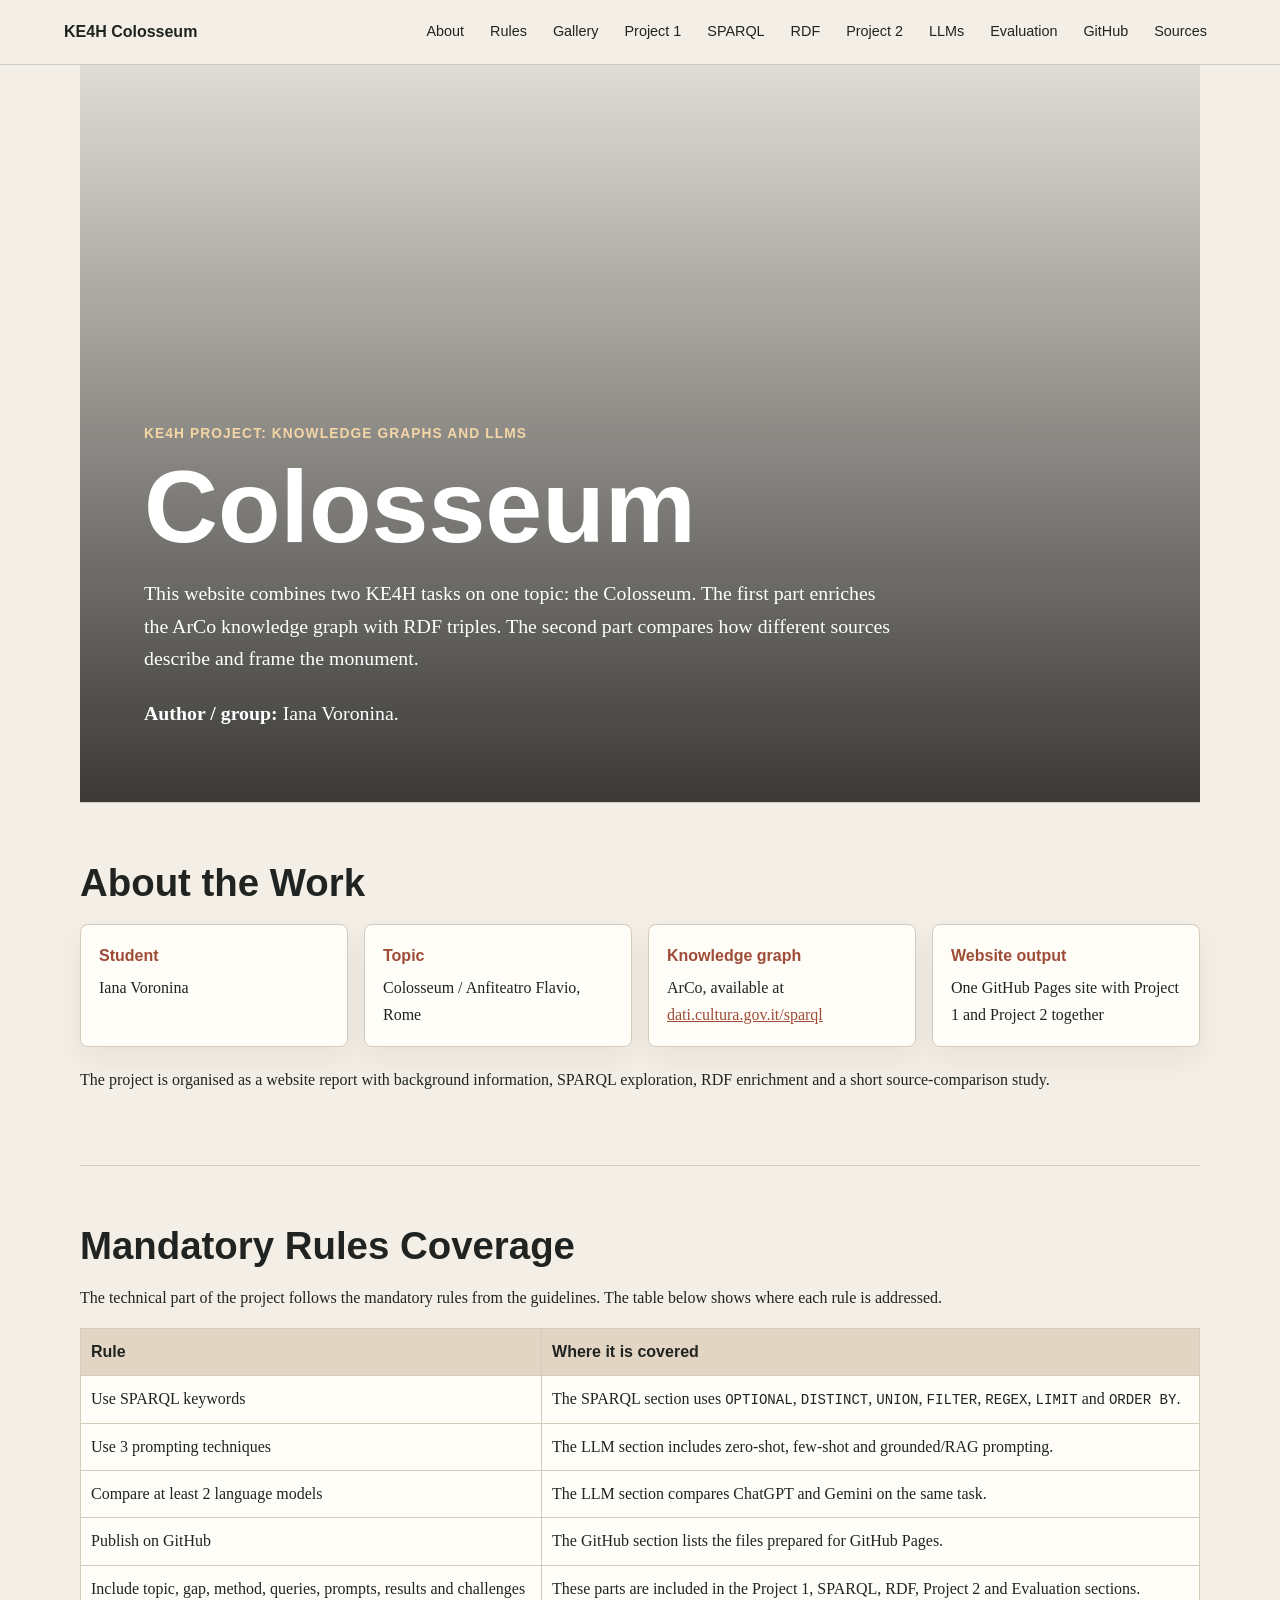
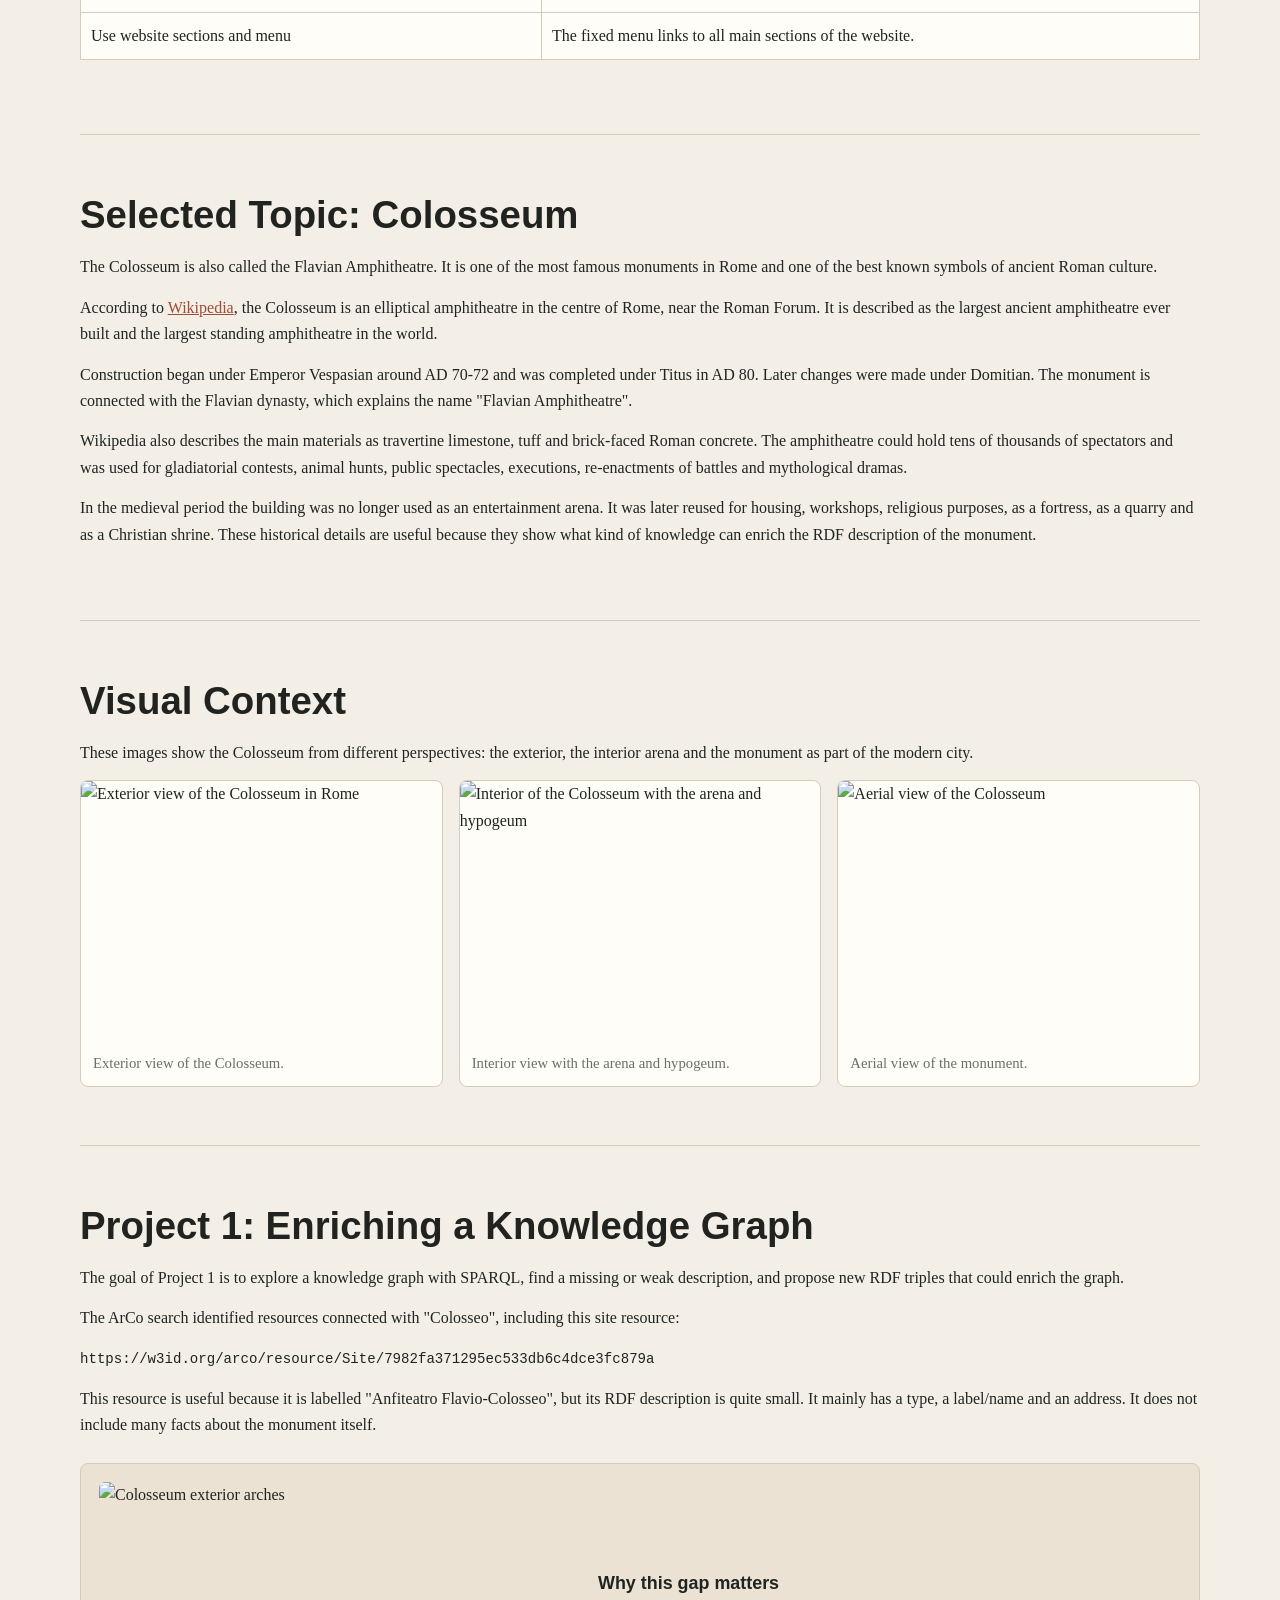
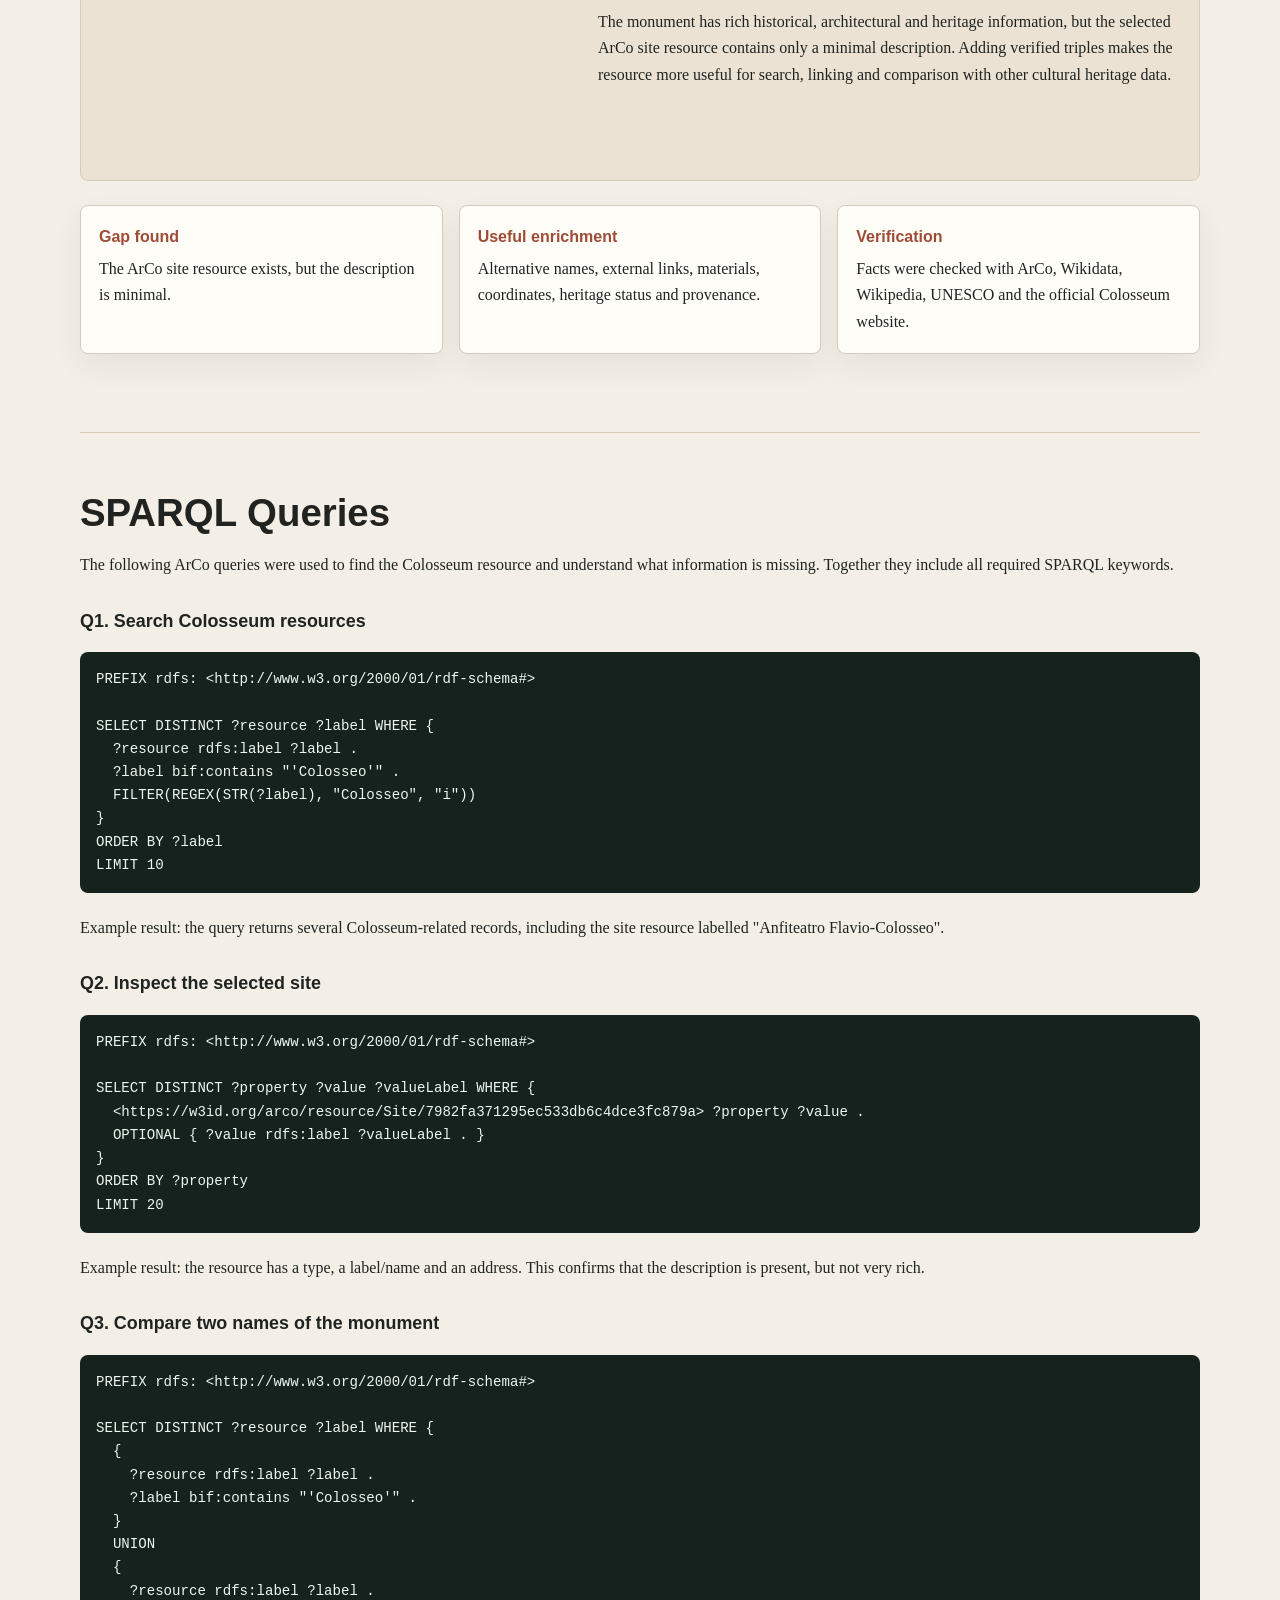
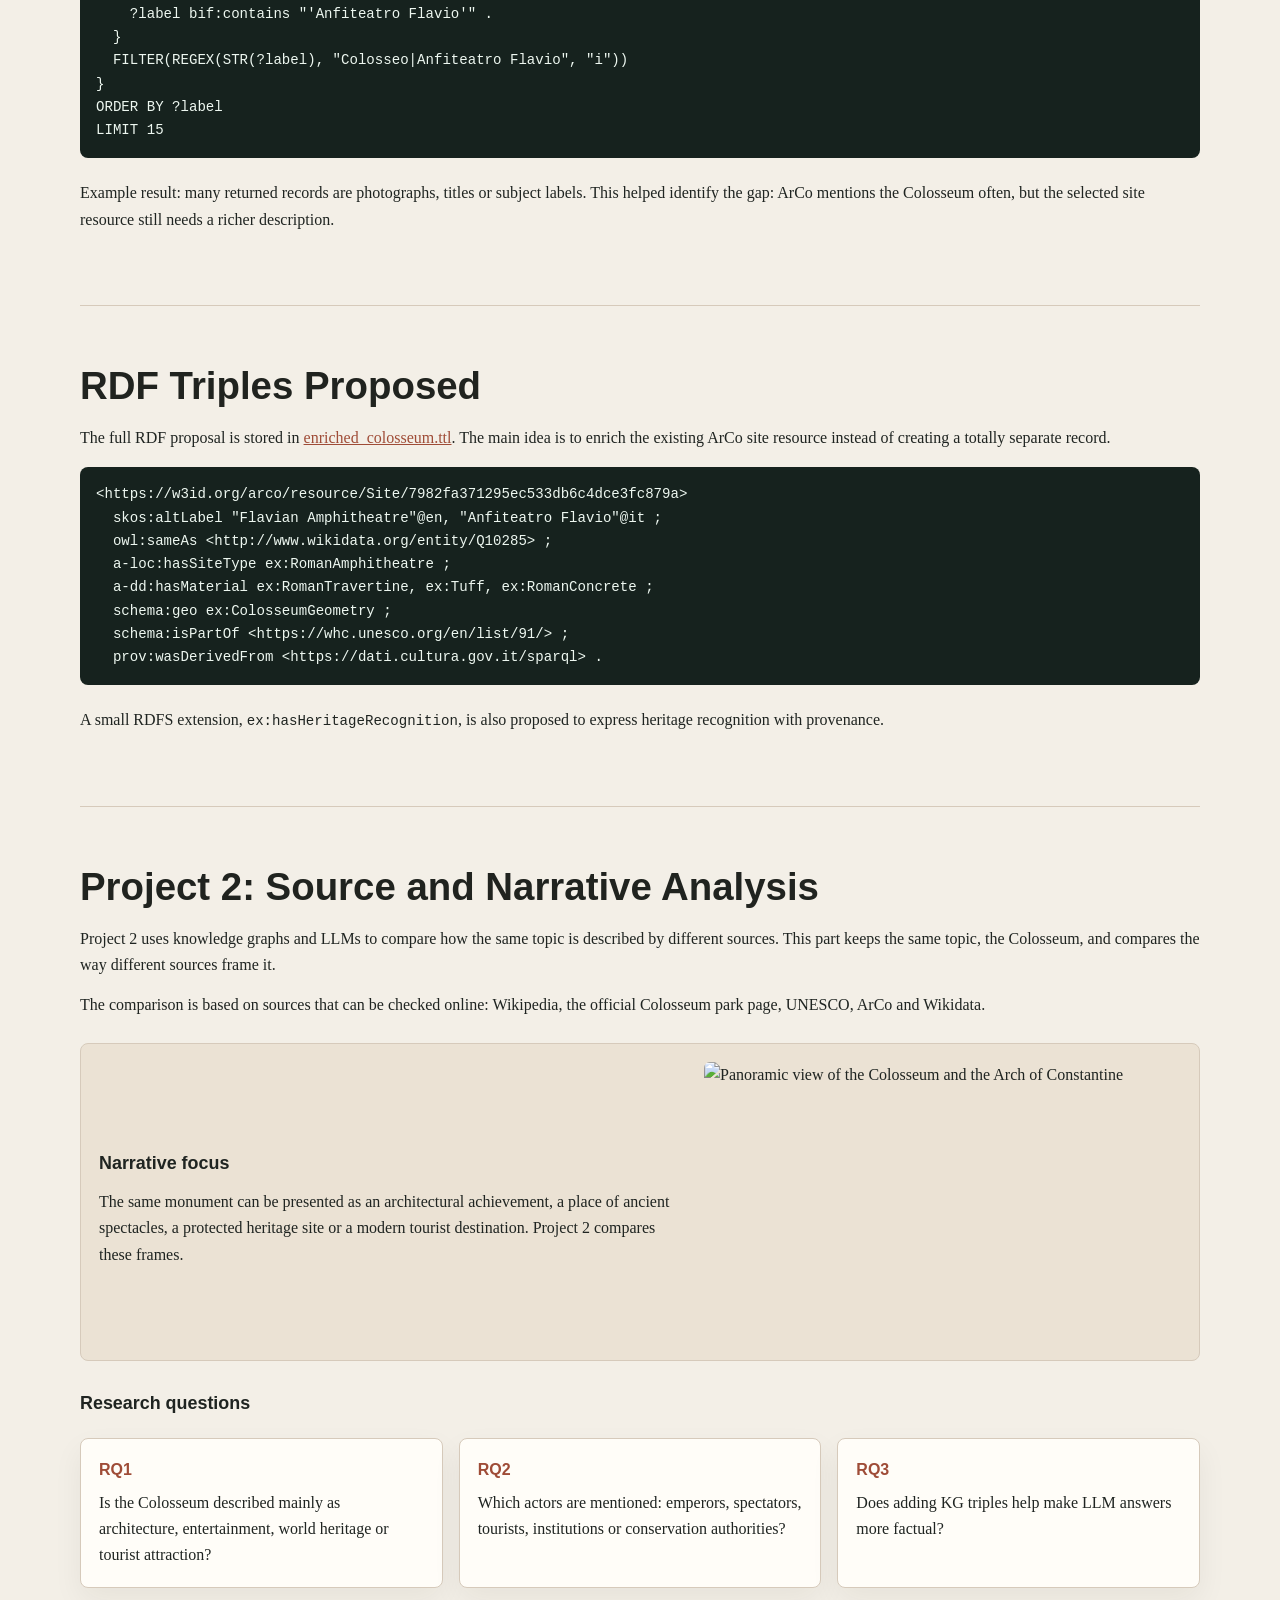
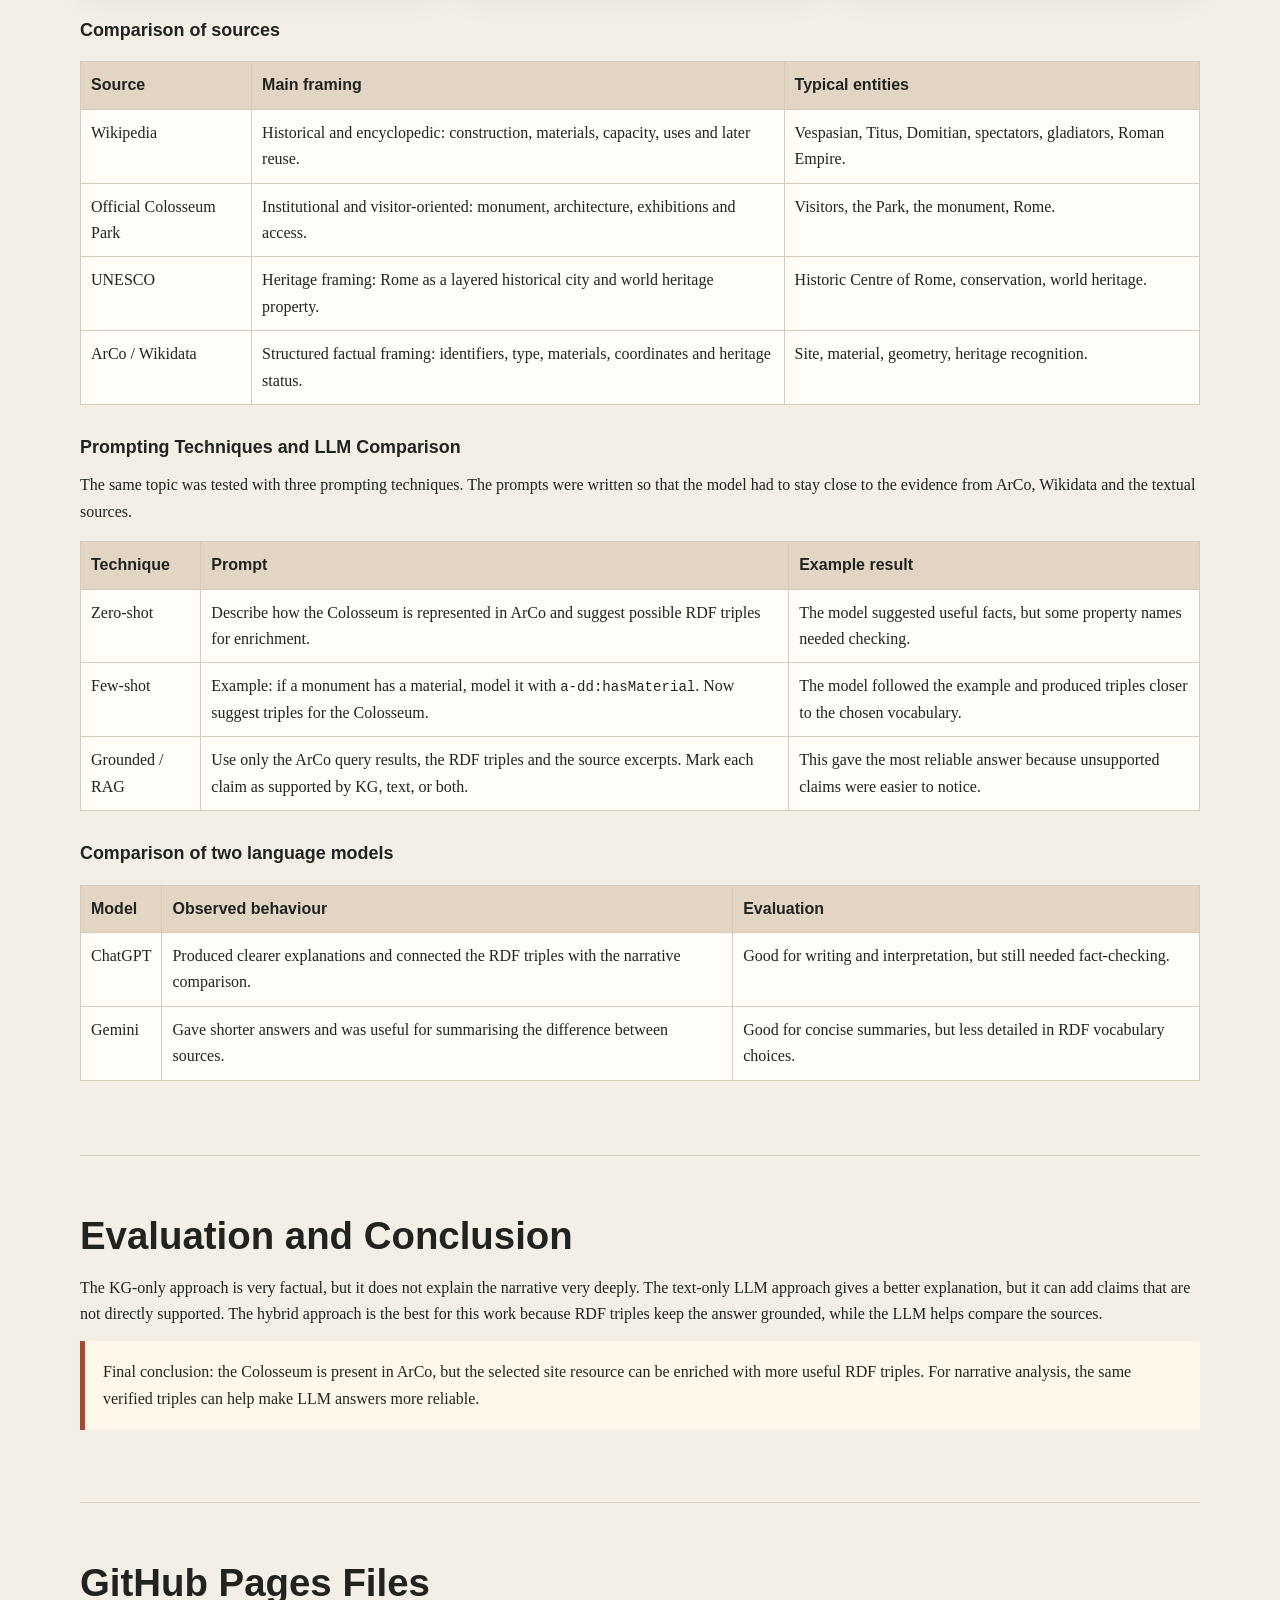
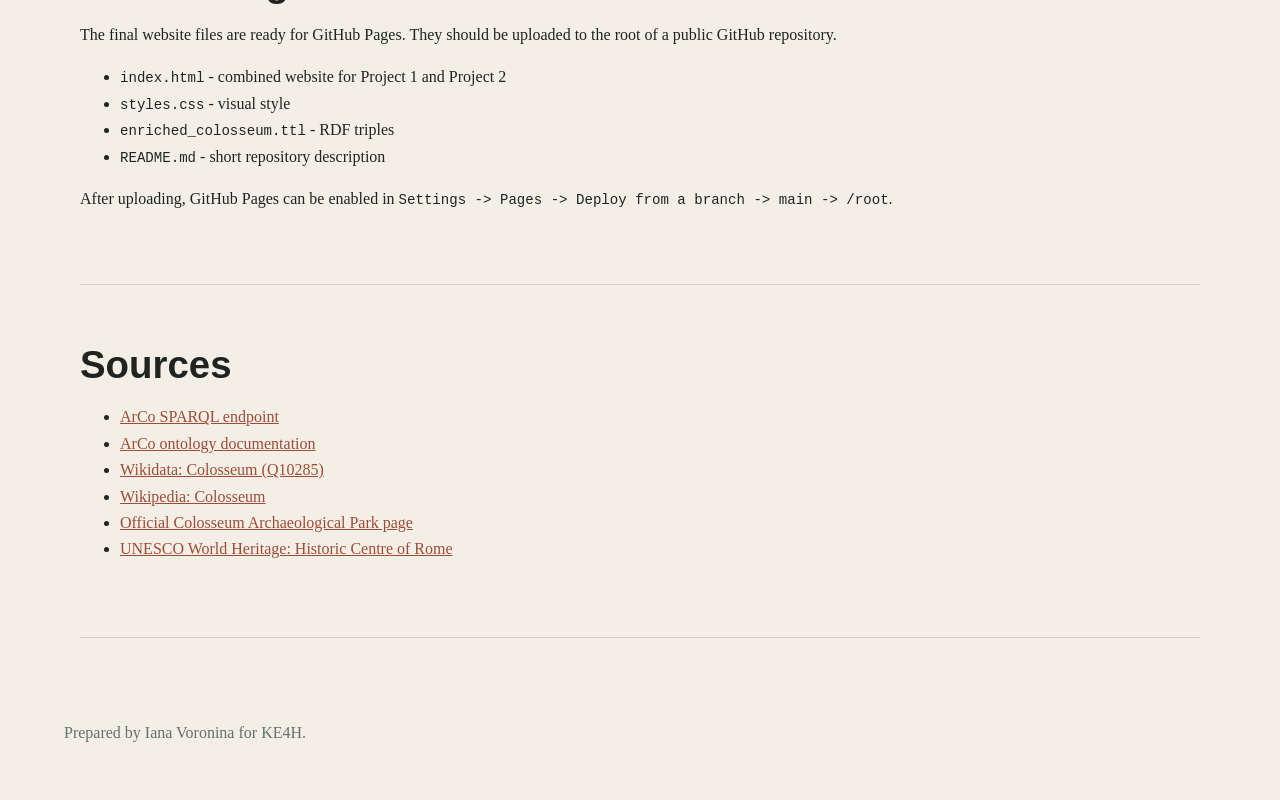
==== index.html @ c2b68a5e "Add files via upload" ====
<!doctype html>
<html lang="en">
<head>
  <meta charset="utf-8">
  <meta name="viewport" content="width=device-width, initial-scale=1">
  <title>KE4H Colosseum Project</title>
  <link rel="stylesheet" href="styles.css">
</head>
<body>
  <header class="topbar">
    <div class="brand">KE4H Colosseum</div>
    <nav class="menu">
      <a href="#about">About</a>
      <a href="#rules">Rules</a>
      <a href="#gallery">Gallery</a>
      <a href="#project1">Project 1</a>
      <a href="#sparql">SPARQL</a>
      <a href="#rdf">RDF</a>
      <a href="#project2">Project 2</a>
      <a href="#llms">LLMs</a>
      <a href="#evaluation">Evaluation</a>
      <a href="#github">GitHub</a>
      <a href="#sources">Sources</a>
    </nav>
  </header>

  <section class="hero">
    <div class="hero-inner">
      <p class="eyebrow">KE4H project: knowledge graphs and LLMs</p>
      <h1>Colosseum</h1>
      <p class="abstract">This website combines two KE4H tasks on one topic: the Colosseum. The first part enriches the ArCo knowledge graph with RDF triples. The second part compares how different sources describe and frame the monument.</p>
      <p class="abstract"><strong>Author / group:</strong> Iana Voronina.</p>
    </div>
  </section>

  <main>
    <section id="about">
      <h2>About the Work</h2>
      <div class="grid">
        <div class="card"><strong>Student</strong>Iana Voronina</div>
        <div class="card"><strong>Topic</strong>Colosseum / Anfiteatro Flavio, Rome</div>
        <div class="card"><strong>Knowledge graph</strong>ArCo, available at <a href="https://dati.cultura.gov.it/sparql">dati.cultura.gov.it/sparql</a></div>
        <div class="card"><strong>Website output</strong>One GitHub Pages site with Project 1 and Project 2 together</div>
      </div>
      <p>The project is organised as a website report with background information, SPARQL exploration, RDF enrichment and a short source-comparison study.</p>
    </section>

    <section id="rules">
      <h2>Mandatory Rules Coverage</h2>
      <p>The technical part of the project follows the mandatory rules from the guidelines. The table below shows where each rule is addressed.</p>
      <table>
        <thead>
          <tr><th>Rule</th><th>Where it is covered</th></tr>
        </thead>
        <tbody>
          <tr><td>Use SPARQL keywords</td><td>The SPARQL section uses <code>OPTIONAL</code>, <code>DISTINCT</code>, <code>UNION</code>, <code>FILTER</code>, <code>REGEX</code>, <code>LIMIT</code> and <code>ORDER BY</code>.</td></tr>
          <tr><td>Use 3 prompting techniques</td><td>The LLM section includes zero-shot, few-shot and grounded/RAG prompting.</td></tr>
          <tr><td>Compare at least 2 language models</td><td>The LLM section compares ChatGPT and Gemini on the same task.</td></tr>
          <tr><td>Publish on GitHub</td><td>The GitHub section lists the files prepared for GitHub Pages.</td></tr>
          <tr><td>Include topic, gap, method, queries, prompts, results and challenges</td><td>These parts are included in the Project 1, SPARQL, RDF, Project 2 and Evaluation sections.</td></tr>
          <tr><td>Use website sections and menu</td><td>The fixed menu links to all main sections of the website.</td></tr>
        </tbody>
      </table>
    </section>

    <section id="colosseum">
      <h2>Selected Topic: Colosseum</h2>
      <p>The Colosseum is also called the Flavian Amphitheatre. It is one of the most famous monuments in Rome and one of the best known symbols of ancient Roman culture.</p>
      <p>According to <a href="https://en.wikipedia.org/wiki/Colosseum">Wikipedia</a>, the Colosseum is an elliptical amphitheatre in the centre of Rome, near the Roman Forum. It is described as the largest ancient amphitheatre ever built and the largest standing amphitheatre in the world.</p>
      <p>Construction began under Emperor Vespasian around AD 70-72 and was completed under Titus in AD 80. Later changes were made under Domitian. The monument is connected with the Flavian dynasty, which explains the name "Flavian Amphitheatre".</p>
      <p>Wikipedia also describes the main materials as travertine limestone, tuff and brick-faced Roman concrete. The amphitheatre could hold tens of thousands of spectators and was used for gladiatorial contests, animal hunts, public spectacles, executions, re-enactments of battles and mythological dramas.</p>
      <p>In the medieval period the building was no longer used as an entertainment arena. It was later reused for housing, workshops, religious purposes, as a fortress, as a quarry and as a Christian shrine. These historical details are useful because they show what kind of knowledge can enrich the RDF description of the monument.</p>
    </section>

    <section id="gallery">
      <h2>Visual Context</h2>
      <p>These images show the Colosseum from different perspectives: the exterior, the interior arena and the monument as part of the modern city.</p>
      <div class="photo-grid">
        <figure>
          <img src="https://commons.wikimedia.org/wiki/Special:FilePath/Colosseo%202020.jpg" alt="Exterior view of the Colosseum in Rome">
          <figcaption>Exterior view of the Colosseum.</figcaption>
        </figure>
        <figure>
          <img src="https://upload.wikimedia.org/wikipedia/commons/thumb/6/6a/Colosseum%2C_Eastern_Interior.jpg/1280px-Colosseum%2C_Eastern_Interior.jpg" alt="Interior of the Colosseum with the arena and hypogeum">
          <figcaption>Interior view with the arena and hypogeum.</figcaption>
        </figure>
        <figure>
          <img src="https://upload.wikimedia.org/wikipedia/commons/thumb/2/20/Rom_Colosseum_Sept_2021_3.jpg/1280px-Rom_Colosseum_Sept_2021_3.jpg" alt="Aerial view of the Colosseum">
          <figcaption>Aerial view of the monument.</figcaption>
        </figure>
      </div>
    </section>

    <section id="project1">
      <h2>Project 1: Enriching a Knowledge Graph</h2>
      <p>The goal of Project 1 is to explore a knowledge graph with SPARQL, find a missing or weak description, and propose new RDF triples that could enrich the graph.</p>
      <p>The ArCo search identified resources connected with "Colosseo", including this site resource:</p>
      <p><code>https://w3id.org/arco/resource/Site/7982fa371295ec533db6c4dce3fc879a</code></p>
      <p>This resource is useful because it is labelled "Anfiteatro Flavio-Colosseo", but its RDF description is quite small. It mainly has a type, a label/name and an address. It does not include many facts about the monument itself.</p>
      <div class="image-text">
        <img src="https://upload.wikimedia.org/wikipedia/commons/thumb/d/d8/Colosseum_in_Rome-April_2007-1-_copie_2B.jpg/960px-Colosseum_in_Rome-April_2007-1-_copie_2B.jpg" alt="Colosseum exterior arches">
        <div>
          <h3>Why this gap matters</h3>
          <p>The monument has rich historical, architectural and heritage information, but the selected ArCo site resource contains only a minimal description. Adding verified triples makes the resource more useful for search, linking and comparison with other cultural heritage data.</p>
        </div>
      </div>
      <div class="grid">
        <div class="card"><strong>Gap found</strong>The ArCo site resource exists, but the description is minimal.</div>
        <div class="card"><strong>Useful enrichment</strong>Alternative names, external links, materials, coordinates, heritage status and provenance.</div>
        <div class="card"><strong>Verification</strong>Facts were checked with ArCo, Wikidata, Wikipedia, UNESCO and the official Colosseum website.</div>
      </div>
    </section>

    <section id="sparql">
      <h2>SPARQL Queries</h2>
      <p>The following ArCo queries were used to find the Colosseum resource and understand what information is missing. Together they include all required SPARQL keywords.</p>

      <h3>Q1. Search Colosseum resources</h3>
      <div class="result"><pre><code>PREFIX rdfs: &lt;http://www.w3.org/2000/01/rdf-schema#&gt;

SELECT DISTINCT ?resource ?label WHERE {
  ?resource rdfs:label ?label .
  ?label bif:contains "'Colosseo'" .
  FILTER(REGEX(STR(?label), "Colosseo", "i"))
}
ORDER BY ?label
LIMIT 10</code></pre></div>
      <p>Example result: the query returns several Colosseum-related records, including the site resource labelled "Anfiteatro Flavio-Colosseo".</p>

      <h3>Q2. Inspect the selected site</h3>
      <div class="result"><pre><code>PREFIX rdfs: &lt;http://www.w3.org/2000/01/rdf-schema#&gt;

SELECT DISTINCT ?property ?value ?valueLabel WHERE {
  &lt;https://w3id.org/arco/resource/Site/7982fa371295ec533db6c4dce3fc879a&gt; ?property ?value .
  OPTIONAL { ?value rdfs:label ?valueLabel . }
}
ORDER BY ?property
LIMIT 20</code></pre></div>
      <p>Example result: the resource has a type, a label/name and an address. This confirms that the description is present, but not very rich.</p>

      <h3>Q3. Compare two names of the monument</h3>
      <div class="result"><pre><code>PREFIX rdfs: &lt;http://www.w3.org/2000/01/rdf-schema#&gt;

SELECT DISTINCT ?resource ?label WHERE {
  {
    ?resource rdfs:label ?label .
    ?label bif:contains "'Colosseo'" .
  }
  UNION
  {
    ?resource rdfs:label ?label .
    ?label bif:contains "'Anfiteatro Flavio'" .
  }
  FILTER(REGEX(STR(?label), "Colosseo|Anfiteatro Flavio", "i"))
}
ORDER BY ?label
LIMIT 15</code></pre></div>
      <p>Example result: many returned records are photographs, titles or subject labels. This helped identify the gap: ArCo mentions the Colosseum often, but the selected site resource still needs a richer description.</p>
    </section>

    <section id="rdf">
      <h2>RDF Triples Proposed</h2>
      <p>The full RDF proposal is stored in <a href="enriched_colosseum.ttl">enriched_colosseum.ttl</a>. The main idea is to enrich the existing ArCo site resource instead of creating a totally separate record.</p>
      <div class="result"><pre><code>&lt;https://w3id.org/arco/resource/Site/7982fa371295ec533db6c4dce3fc879a&gt;
  skos:altLabel "Flavian Amphitheatre"@en, "Anfiteatro Flavio"@it ;
  owl:sameAs &lt;http://www.wikidata.org/entity/Q10285&gt; ;
  a-loc:hasSiteType ex:RomanAmphitheatre ;
  a-dd:hasMaterial ex:RomanTravertine, ex:Tuff, ex:RomanConcrete ;
  schema:geo ex:ColosseumGeometry ;
  schema:isPartOf &lt;https://whc.unesco.org/en/list/91/&gt; ;
  prov:wasDerivedFrom &lt;https://dati.cultura.gov.it/sparql&gt; .</code></pre></div>
      <p>A small RDFS extension, <code>ex:hasHeritageRecognition</code>, is also proposed to express heritage recognition with provenance.</p>
    </section>

    <section id="project2">
      <h2>Project 2: Source and Narrative Analysis</h2>
      <p>Project 2 uses knowledge graphs and LLMs to compare how the same topic is described by different sources. This part keeps the same topic, the Colosseum, and compares the way different sources frame it.</p>
      <p>The comparison is based on sources that can be checked online: Wikipedia, the official Colosseum park page, UNESCO, ArCo and Wikidata.</p>
      <div class="image-text reverse">
        <img src="https://upload.wikimedia.org/wikipedia/commons/thumb/7/72/Colosseum_and_Arch_of_Constantine_seen_from_Palatine.jpg/960px-Colosseum_and_Arch_of_Constantine_seen_from_Palatine.jpg" alt="Panoramic view of the Colosseum and the Arch of Constantine">
        <div>
          <h3>Narrative focus</h3>
          <p>The same monument can be presented as an architectural achievement, a place of ancient spectacles, a protected heritage site or a modern tourist destination. Project 2 compares these frames.</p>
        </div>
      </div>

      <h3>Research questions</h3>
      <div class="grid">
        <div class="card"><strong>RQ1</strong>Is the Colosseum described mainly as architecture, entertainment, world heritage or tourist attraction?</div>
        <div class="card"><strong>RQ2</strong>Which actors are mentioned: emperors, spectators, tourists, institutions or conservation authorities?</div>
        <div class="card"><strong>RQ3</strong>Does adding KG triples help make LLM answers more factual?</div>
      </div>

      <h3>Comparison of sources</h3>
      <table>
        <thead>
          <tr><th>Source</th><th>Main framing</th><th>Typical entities</th></tr>
        </thead>
        <tbody>
          <tr><td>Wikipedia</td><td>Historical and encyclopedic: construction, materials, capacity, uses and later reuse.</td><td>Vespasian, Titus, Domitian, spectators, gladiators, Roman Empire.</td></tr>
          <tr><td>Official Colosseum Park</td><td>Institutional and visitor-oriented: monument, architecture, exhibitions and access.</td><td>Visitors, the Park, the monument, Rome.</td></tr>
          <tr><td>UNESCO</td><td>Heritage framing: Rome as a layered historical city and world heritage property.</td><td>Historic Centre of Rome, conservation, world heritage.</td></tr>
          <tr><td>ArCo / Wikidata</td><td>Structured factual framing: identifiers, type, materials, coordinates and heritage status.</td><td>Site, material, geometry, heritage recognition.</td></tr>
        </tbody>
      </table>

      <h3 id="llms">Prompting Techniques and LLM Comparison</h3>
      <p>The same topic was tested with three prompting techniques. The prompts were written so that the model had to stay close to the evidence from ArCo, Wikidata and the textual sources.</p>
      <table>
        <thead>
          <tr><th>Technique</th><th>Prompt</th><th>Example result</th></tr>
        </thead>
        <tbody>
          <tr><td>Zero-shot</td><td>Describe how the Colosseum is represented in ArCo and suggest possible RDF triples for enrichment.</td><td>The model suggested useful facts, but some property names needed checking.</td></tr>
          <tr><td>Few-shot</td><td>Example: if a monument has a material, model it with <code>a-dd:hasMaterial</code>. Now suggest triples for the Colosseum.</td><td>The model followed the example and produced triples closer to the chosen vocabulary.</td></tr>
          <tr><td>Grounded / RAG</td><td>Use only the ArCo query results, the RDF triples and the source excerpts. Mark each claim as supported by KG, text, or both.</td><td>This gave the most reliable answer because unsupported claims were easier to notice.</td></tr>
        </tbody>
      </table>

      <h3>Comparison of two language models</h3>
      <table>
        <thead>
          <tr><th>Model</th><th>Observed behaviour</th><th>Evaluation</th></tr>
        </thead>
        <tbody>
          <tr><td>ChatGPT</td><td>Produced clearer explanations and connected the RDF triples with the narrative comparison.</td><td>Good for writing and interpretation, but still needed fact-checking.</td></tr>
          <tr><td>Gemini</td><td>Gave shorter answers and was useful for summarising the difference between sources.</td><td>Good for concise summaries, but less detailed in RDF vocabulary choices.</td></tr>
        </tbody>
      </table>
    </section>

    <section id="evaluation">
      <h2>Evaluation and Conclusion</h2>
      <p>The KG-only approach is very factual, but it does not explain the narrative very deeply. The text-only LLM approach gives a better explanation, but it can add claims that are not directly supported. The hybrid approach is the best for this work because RDF triples keep the answer grounded, while the LLM helps compare the sources.</p>
      <p class="callout">Final conclusion: the Colosseum is present in ArCo, but the selected site resource can be enriched with more useful RDF triples. For narrative analysis, the same verified triples can help make LLM answers more reliable.</p>
    </section>

    <section id="github">
      <h2>GitHub Pages Files</h2>
      <p>The final website files are ready for GitHub Pages. They should be uploaded to the root of a public GitHub repository.</p>
      <ul>
        <li><code>index.html</code> - combined website for Project 1 and Project 2</li>
        <li><code>styles.css</code> - visual style</li>
        <li><code>enriched_colosseum.ttl</code> - RDF triples</li>
        <li><code>README.md</code> - short repository description</li>
      </ul>
      <p>After uploading, GitHub Pages can be enabled in <code>Settings -> Pages -> Deploy from a branch -> main -> /root</code>.</p>
    </section>

    <section id="sources">
      <h2>Sources</h2>
      <ul>
        <li><a href="https://dati.cultura.gov.it/sparql">ArCo SPARQL endpoint</a></li>
        <li><a href="http://wit.istc.cnr.it/arco/">ArCo ontology documentation</a></li>
        <li><a href="https://www.wikidata.org/wiki/Q10285">Wikidata: Colosseum (Q10285)</a></li>
        <li><a href="https://en.wikipedia.org/wiki/Colosseum">Wikipedia: Colosseum</a></li>
        <li><a href="https://colosseo.it/en/area/the-colosseum/">Official Colosseum Archaeological Park page</a></li>
        <li><a href="https://whc.unesco.org/en/list/91/">UNESCO World Heritage: Historic Centre of Rome</a></li>
      </ul>
    </section>
  </main>

  <footer class="footer">
    <p>Prepared by Iana Voronina for KE4H.</p>
  </footer>
</body>
</html>
---- styles.css ----
:root {
  --ink: #1f2421;
  --muted: #66706a;
  --paper: #f3efe7;
  --panel: #fffdf8;
  --line: #d6cabb;
  --clay: #9f4c37;
  --stone: #d8c6ad;
  --dark: #20231f;
  --code: #16221e;
}

* {
  box-sizing: border-box;
}

html {
  scroll-behavior: smooth;
}

body {
  margin: 0;
  color: var(--ink);
  background: var(--paper);
  font-family: Georgia, "Times New Roman", serif;
  line-height: 1.65;
}

a {
  color: var(--clay);
}

.topbar {
  position: sticky;
  top: 0;
  z-index: 20;
  display: flex;
  align-items: center;
  justify-content: space-between;
  gap: 18px;
  padding: 14px 5vw;
  border-bottom: 1px solid rgba(31, 36, 33, 0.18);
  background: rgba(243, 239, 231, 0.96);
  backdrop-filter: blur(14px);
}

.brand {
  font-family: "Segoe UI", Arial, sans-serif;
  font-weight: 800;
}

.menu {
  display: flex;
  flex-wrap: wrap;
  gap: 8px;
  font-family: "Segoe UI", Arial, sans-serif;
  font-size: 0.9rem;
}

.menu a {
  padding: 6px 9px;
  border-radius: 6px;
  color: var(--ink);
  text-decoration: none;
}

.menu a:hover {
  background: var(--stone);
}

.hero {
  min-height: 82vh;
  display: grid;
  align-items: end;
  padding: 16vh 5vw 8vh;
  color: #fff;
  background:
    linear-gradient(180deg, rgba(0, 0, 0, 0.08), rgba(0, 0, 0, 0.76)),
    url("https://commons.wikimedia.org/wiki/Special:FilePath/Colosseo%202020.jpg") center / cover;
}

.hero-inner {
  max-width: 930px;
}

.eyebrow {
  margin: 0 0 12px;
  color: #f4d6a6;
  font-family: "Segoe UI", Arial, sans-serif;
  font-size: 0.86rem;
  font-weight: 700;
  letter-spacing: 0.08em;
  text-transform: uppercase;
}

h1,
h2,
h3 {
  font-family: "Segoe UI", Arial, sans-serif;
  letter-spacing: 0;
}

h1 {
  max-width: 850px;
  margin: 0;
  font-size: clamp(3rem, 8vw, 6.4rem);
  line-height: 0.95;
}

.abstract {
  max-width: 760px;
  margin: 22px 0 0;
  font-size: clamp(1rem, 2vw, 1.24rem);
}

main {
  padding: 0 5vw 58px;
}

section {
  max-width: 1120px;
  margin: 0 auto;
  padding: 58px 0;
  border-bottom: 1px solid var(--line);
}

h2 {
  margin: 0 0 18px;
  color: var(--dark);
  font-size: clamp(1.8rem, 3vw, 2.55rem);
  line-height: 1.12;
}

h3 {
  margin: 28px 0 10px;
  font-size: 1.12rem;
}

p {
  margin: 0 0 14px;
}

.grid {
  display: grid;
  grid-template-columns: repeat(auto-fit, minmax(230px, 1fr));
  gap: 16px;
  margin: 20px 0;
}

.card {
  padding: 18px;
  border: 1px solid var(--line);
  border-radius: 8px;
  background: var(--panel);
  box-shadow: 0 12px 30px rgba(35, 31, 25, 0.06);
}

.card strong {
  display: block;
  margin-bottom: 6px;
  color: var(--clay);
  font-family: "Segoe UI", Arial, sans-serif;
}

.photo-grid {
  display: grid;
  grid-template-columns: repeat(3, 1fr);
  gap: 16px;
}

figure {
  margin: 0;
  overflow: hidden;
  border: 1px solid var(--line);
  border-radius: 8px;
  background: var(--panel);
}

figure img,
.image-text img {
  width: 100%;
  display: block;
  object-fit: cover;
}

figure img {
  height: 260px;
}

figcaption {
  padding: 10px 12px;
  color: var(--muted);
  font-size: 0.92rem;
}

.image-text {
  display: grid;
  grid-template-columns: minmax(260px, 0.9fr) 1.1fr;
  gap: 22px;
  align-items: center;
  margin: 24px 0;
  padding: 18px;
  border: 1px solid var(--line);
  border-radius: 8px;
  background: #ebe2d4;
}

.image-text.reverse {
  grid-template-columns: 1.1fr minmax(260px, 0.9fr);
}

.image-text.reverse img {
  order: 2;
}

.image-text img {
  height: 280px;
  border-radius: 6px;
}

.result {
  overflow: auto;
  margin: 16px 0 22px;
  padding: 16px;
  border-radius: 8px;
  background: var(--code);
  color: #edf7f0;
}

pre {
  overflow: auto;
  margin: 0;
  white-space: pre;
}

code {
  font-family: "Cascadia Mono", Consolas, monospace;
  font-size: 0.88rem;
}

table {
  width: 100%;
  border-collapse: collapse;
  margin: 16px 0;
  background: var(--panel);
}

th,
td {
  padding: 10px;
  border: 1px solid var(--line);
  text-align: left;
  vertical-align: top;
}

th {
  background: #e2d5c3;
  font-family: "Segoe UI", Arial, sans-serif;
}

.callout {
  padding: 18px;
  border-left: 5px solid var(--clay);
  background: #fff7e9;
}

.footer {
  padding: 24px 5vw 40px;
  color: var(--muted);
}

@media (max-width: 860px) {
  .topbar {
    align-items: flex-start;
    flex-direction: column;
  }

  .photo-grid,
  .image-text,
  .image-text.reverse {
    grid-template-columns: 1fr;
  }

  .image-text.reverse img {
    order: 0;
  }
}

@media (max-width: 620px) {
  .hero {
    min-height: 74vh;
    padding-top: 12vh;
  }

  section {
    padding: 42px 0;
  }

  figure img,
  .image-text img {
    height: 220px;
  }
}
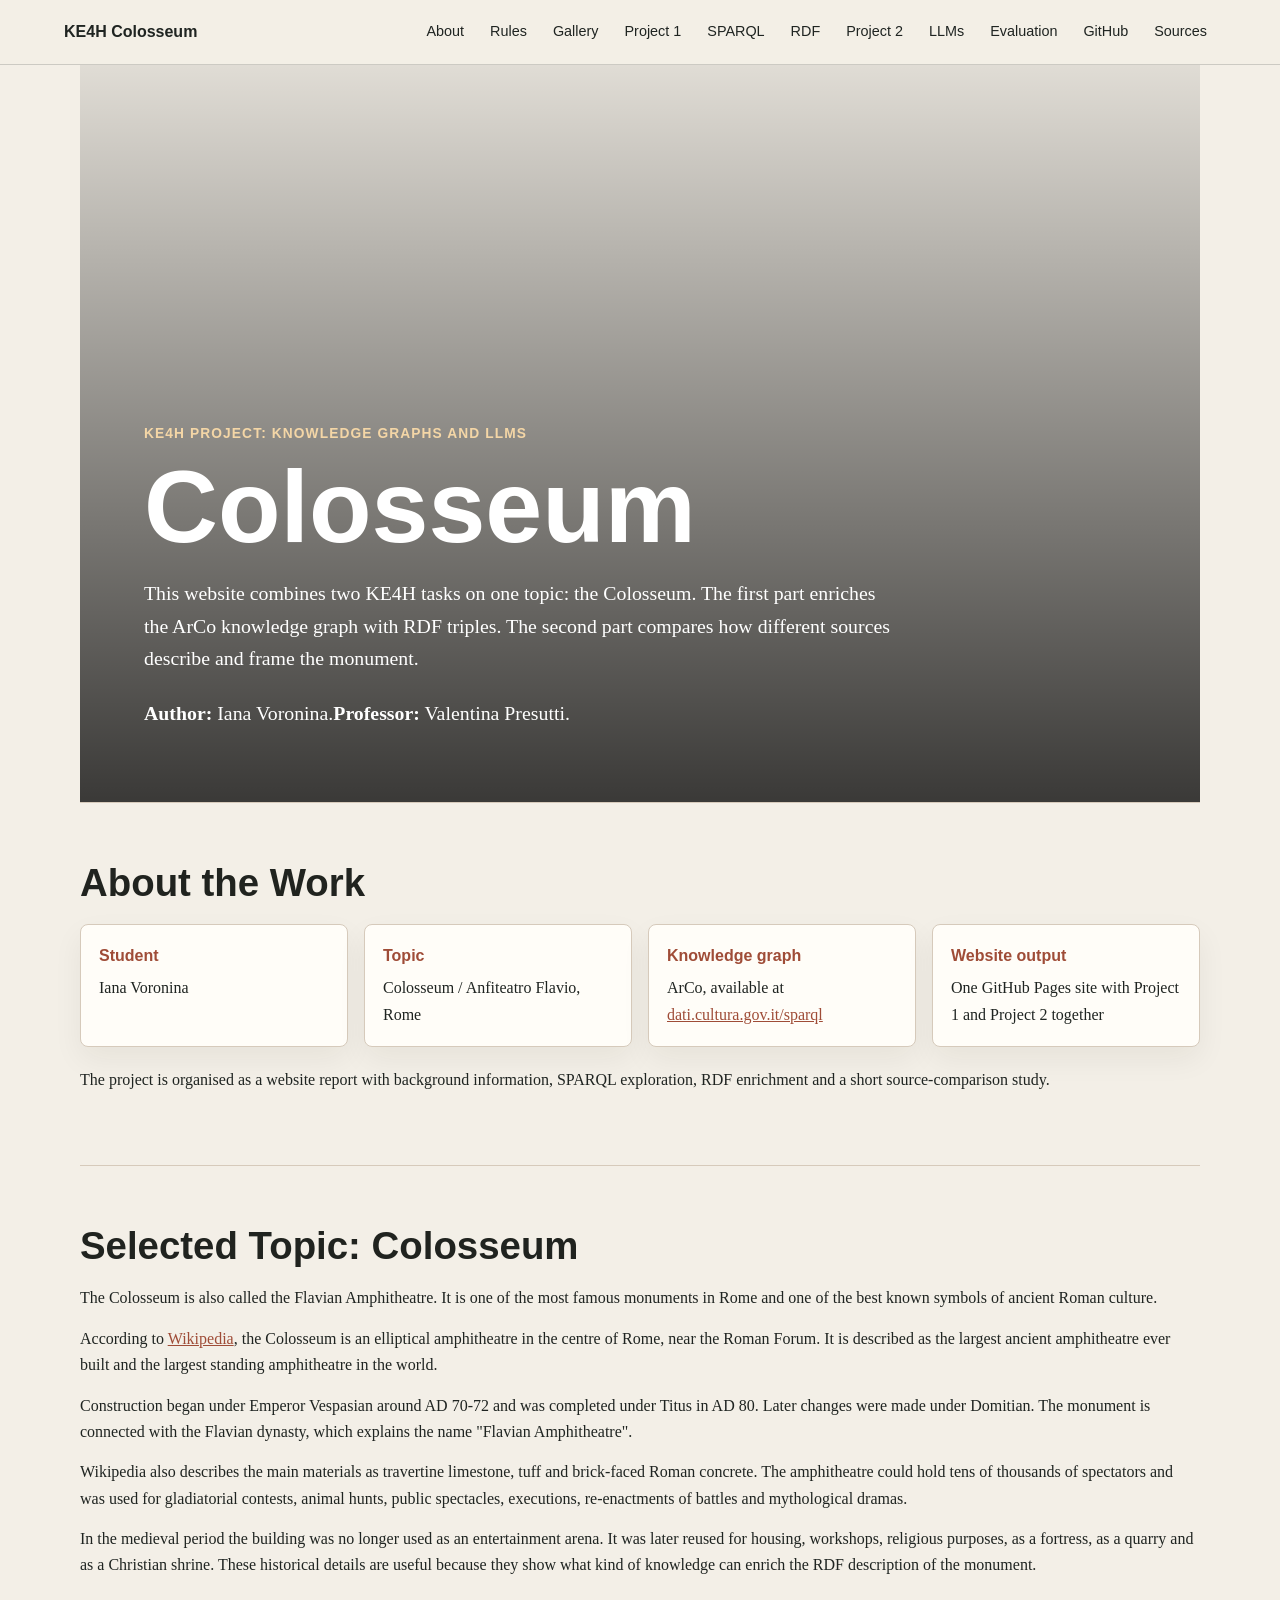
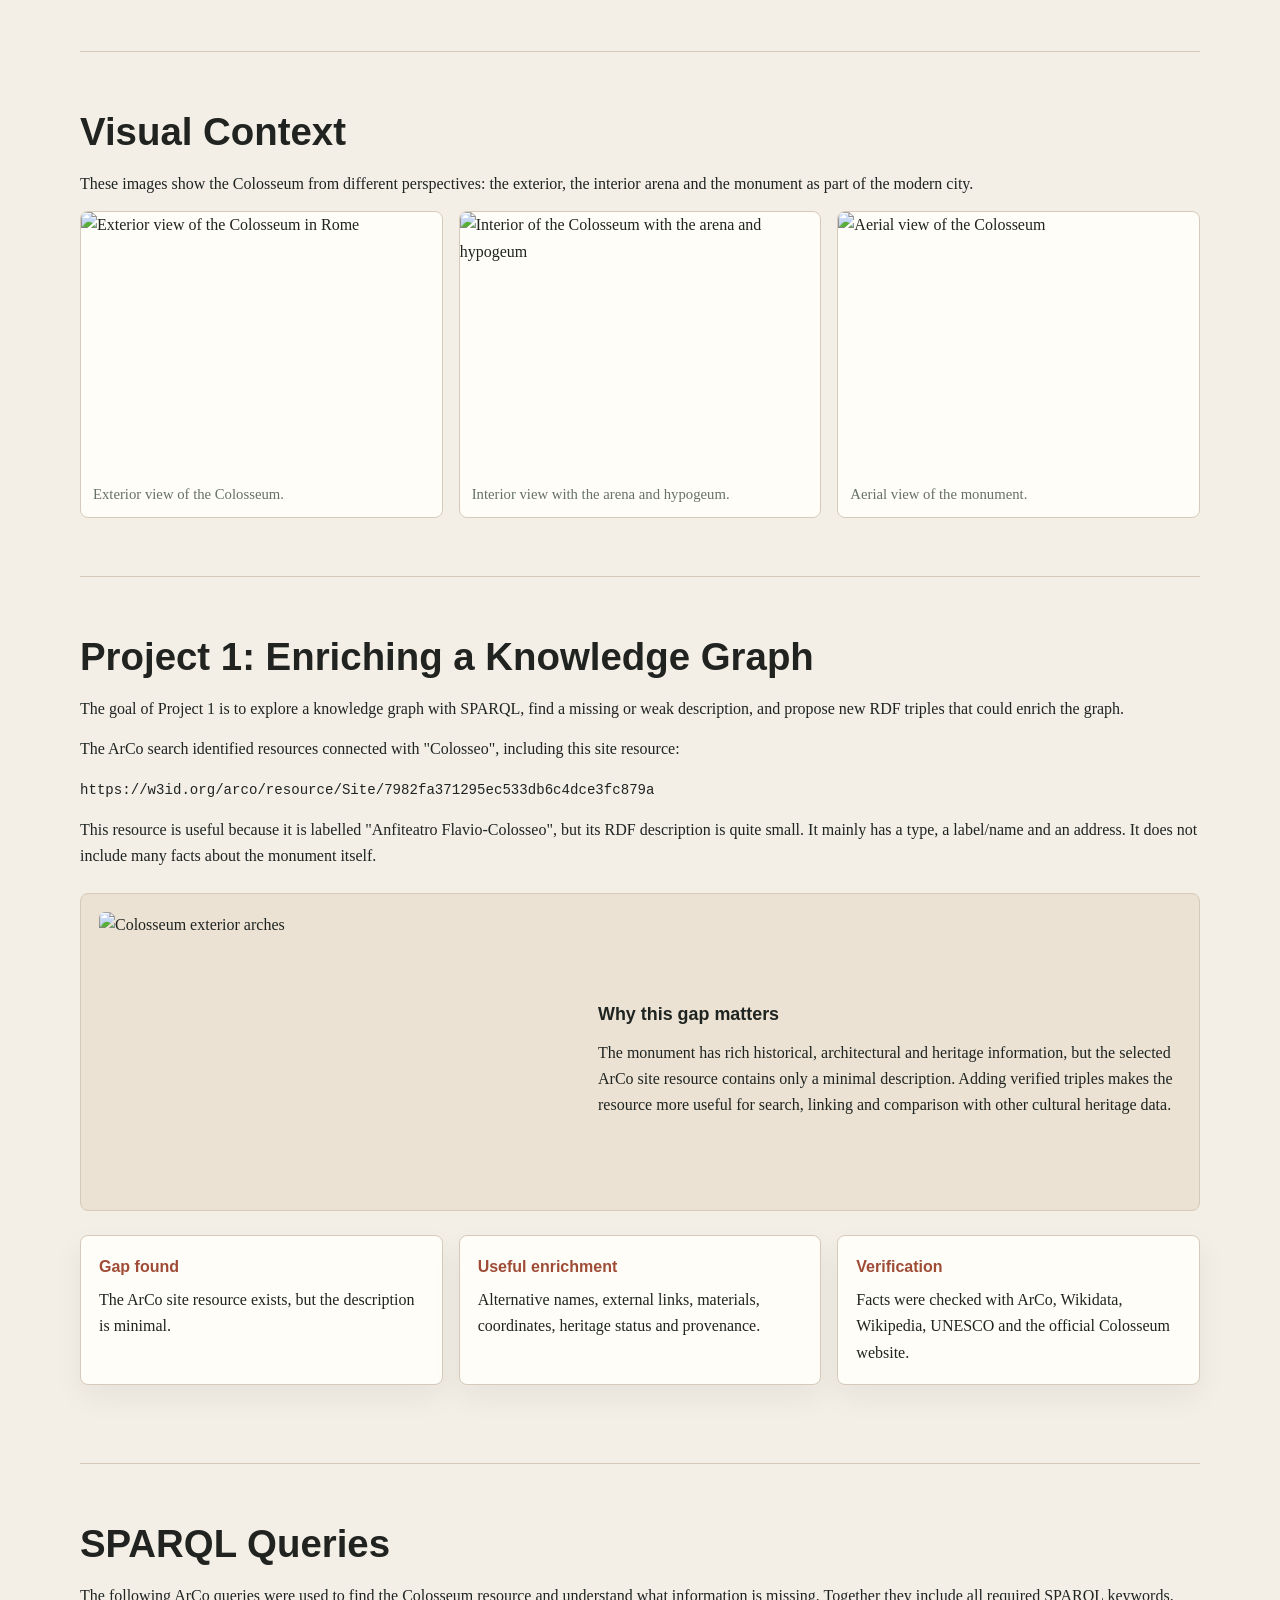
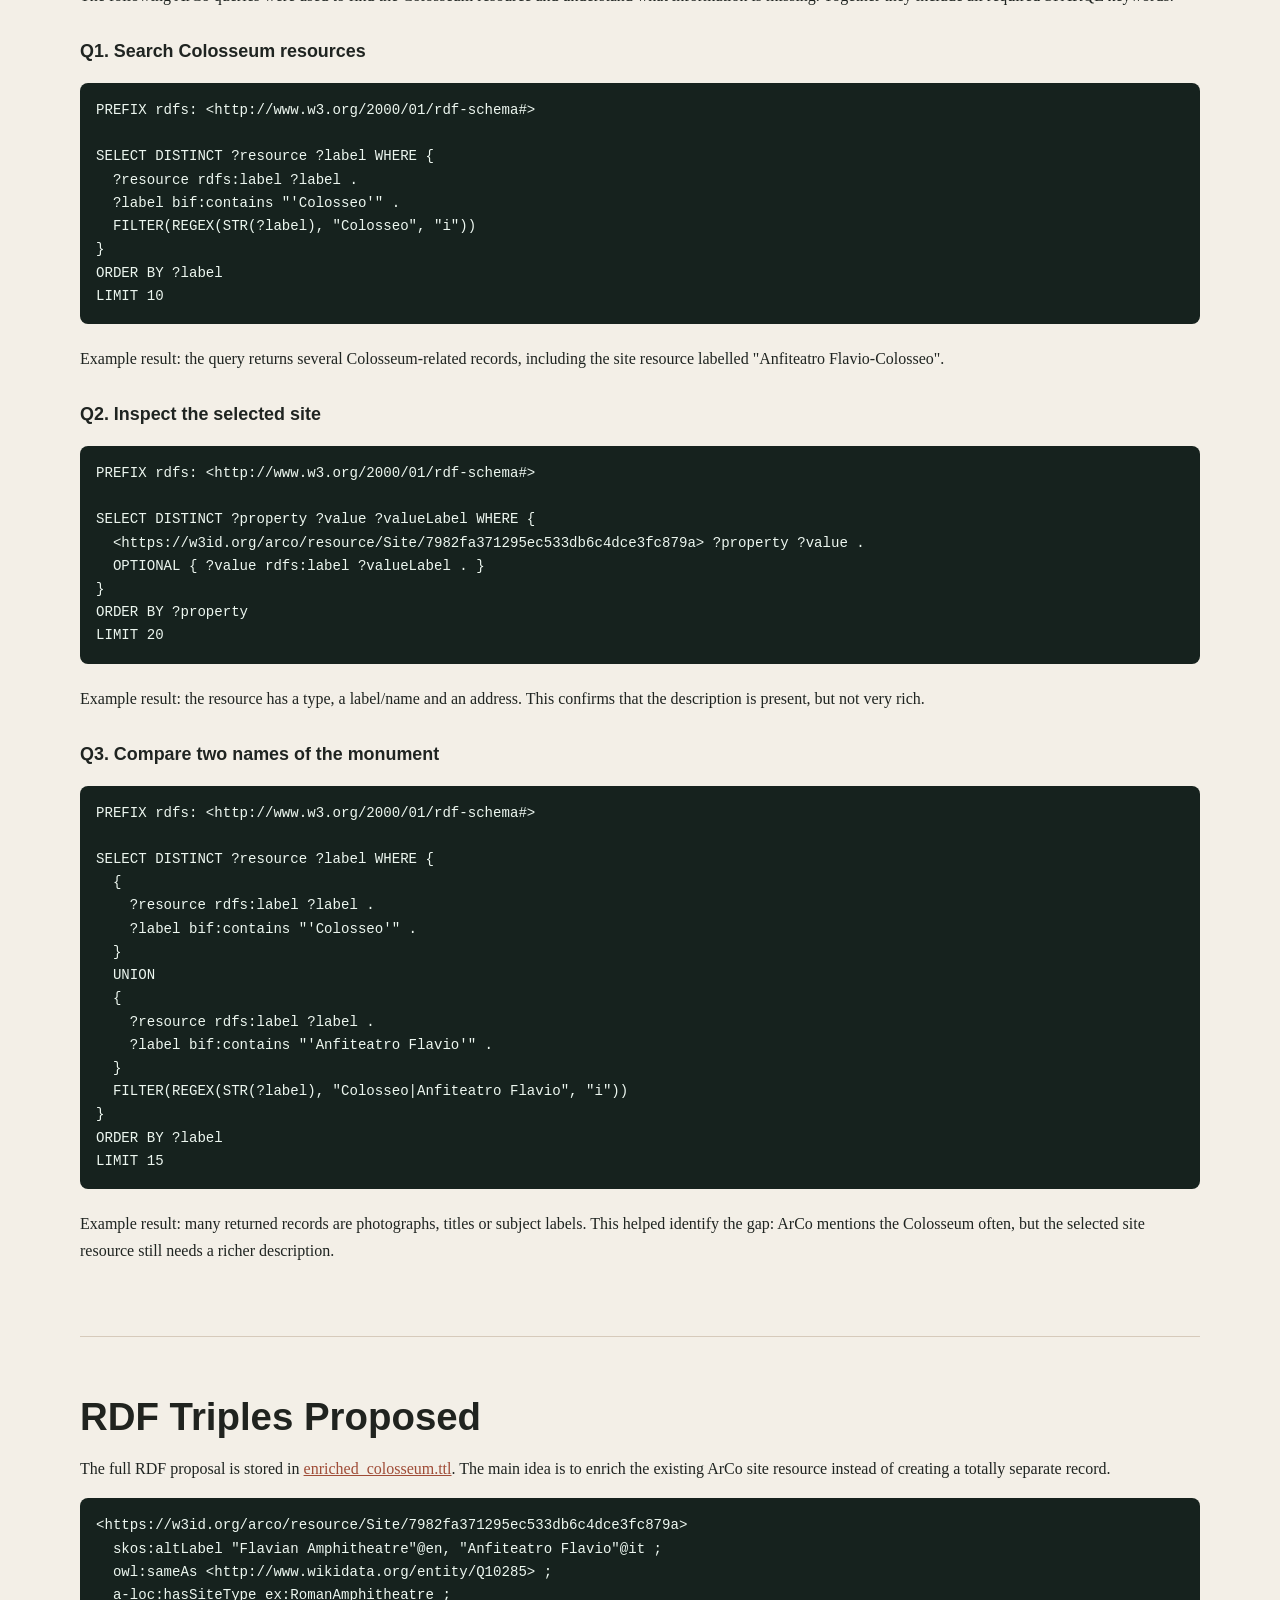
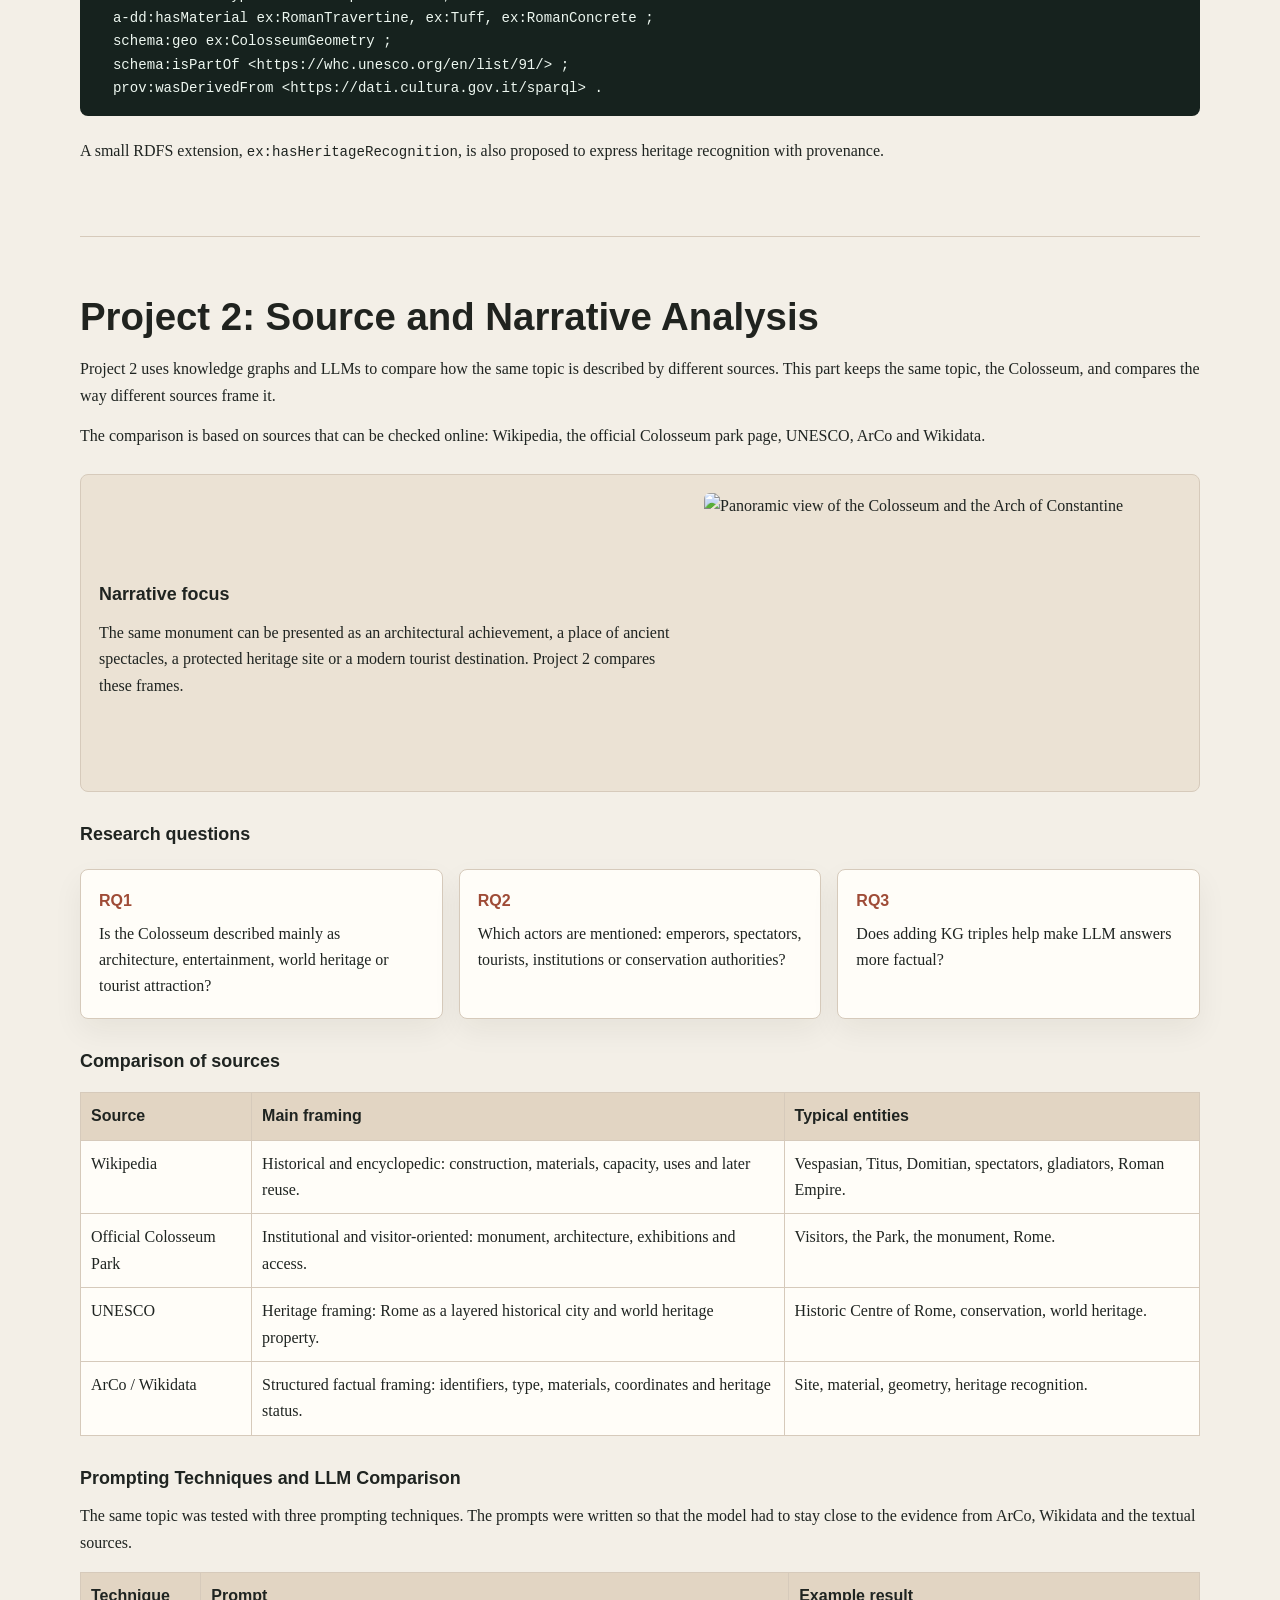
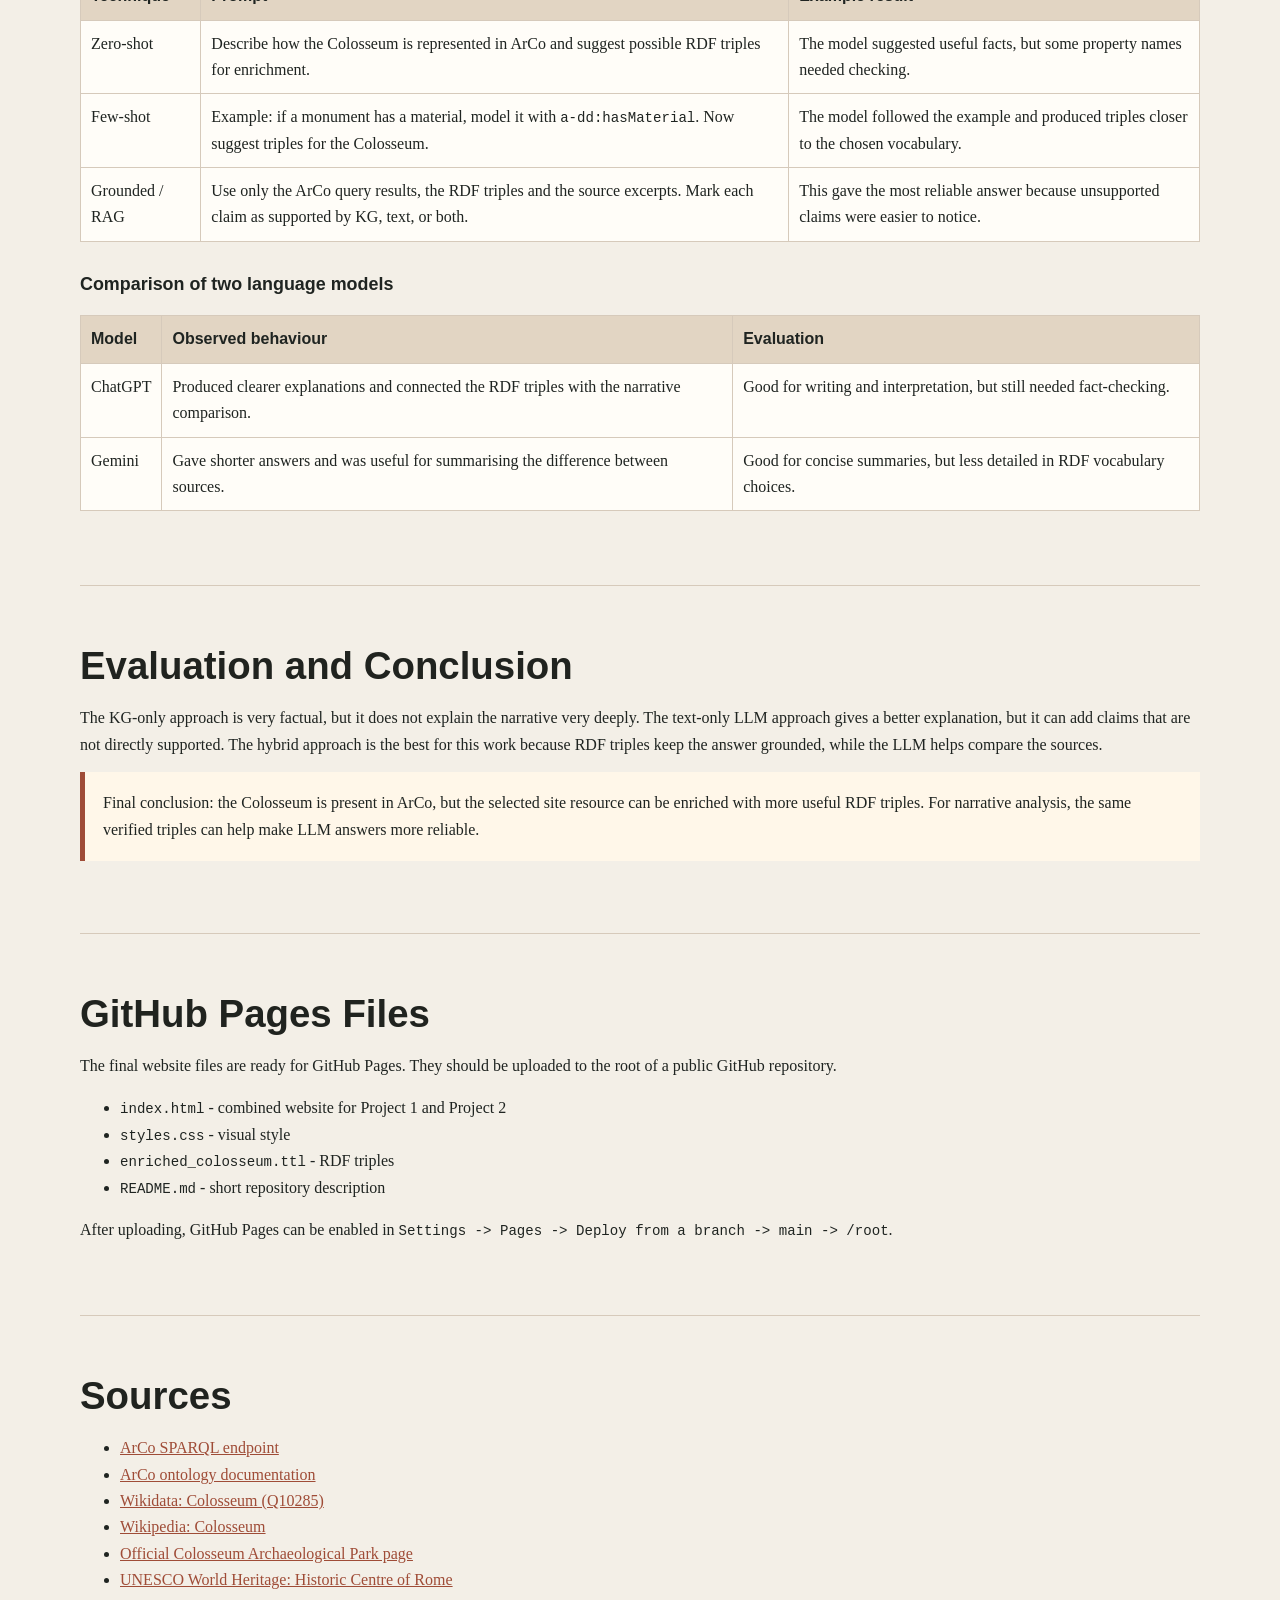
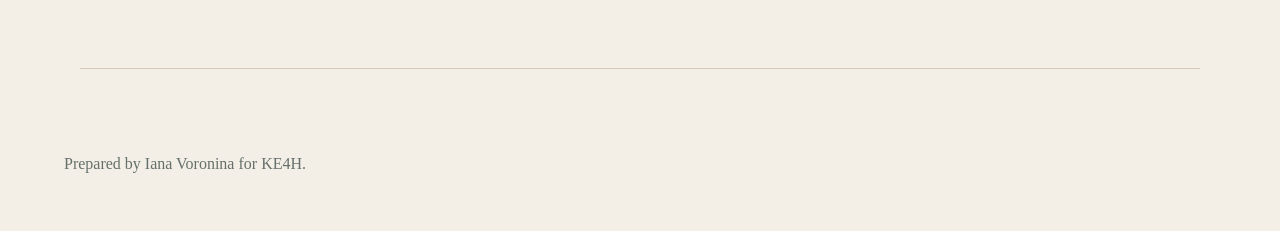
==== commit 77f83415: "index.html" ====
--- a/index.html
+++ b/index.html
@@ -29,7 +29,7 @@
       <p class="eyebrow">KE4H project: knowledge graphs and LLMs</p>
       <h1>Colosseum</h1>
       <p class="abstract">This website combines two KE4H tasks on one topic: the Colosseum. The first part enriches the ArCo knowledge graph with RDF triples. The second part compares how different sources describe and frame the monument.</p>
-      <p class="abstract"><strong>Author / group:</strong> Iana Voronina.</p>
+      <p class="abstract"><strong>Author:</strong> Iana Voronina.<strong>Professor:</strong> Valentina Presutti.</p>
     </div>
   </section>
 
@@ -43,24 +43,6 @@
         <div class="card"><strong>Website output</strong>One GitHub Pages site with Project 1 and Project 2 together</div>
       </div>
       <p>The project is organised as a website report with background information, SPARQL exploration, RDF enrichment and a short source-comparison study.</p>
-    </section>
-
-    <section id="rules">
-      <h2>Mandatory Rules Coverage</h2>
-      <p>The technical part of the project follows the mandatory rules from the guidelines. The table below shows where each rule is addressed.</p>
-      <table>
-        <thead>
-          <tr><th>Rule</th><th>Where it is covered</th></tr>
-        </thead>
-        <tbody>
-          <tr><td>Use SPARQL keywords</td><td>The SPARQL section uses <code>OPTIONAL</code>, <code>DISTINCT</code>, <code>UNION</code>, <code>FILTER</code>, <code>REGEX</code>, <code>LIMIT</code> and <code>ORDER BY</code>.</td></tr>
-          <tr><td>Use 3 prompting techniques</td><td>The LLM section includes zero-shot, few-shot and grounded/RAG prompting.</td></tr>
-          <tr><td>Compare at least 2 language models</td><td>The LLM section compares ChatGPT and Gemini on the same task.</td></tr>
-          <tr><td>Publish on GitHub</td><td>The GitHub section lists the files prepared for GitHub Pages.</td></tr>
-          <tr><td>Include topic, gap, method, queries, prompts, results and challenges</td><td>These parts are included in the Project 1, SPARQL, RDF, Project 2 and Evaluation sections.</td></tr>
-          <tr><td>Use website sections and menu</td><td>The fixed menu links to all main sections of the website.</td></tr>
-        </tbody>
-      </table>
     </section>
 
     <section id="colosseum">
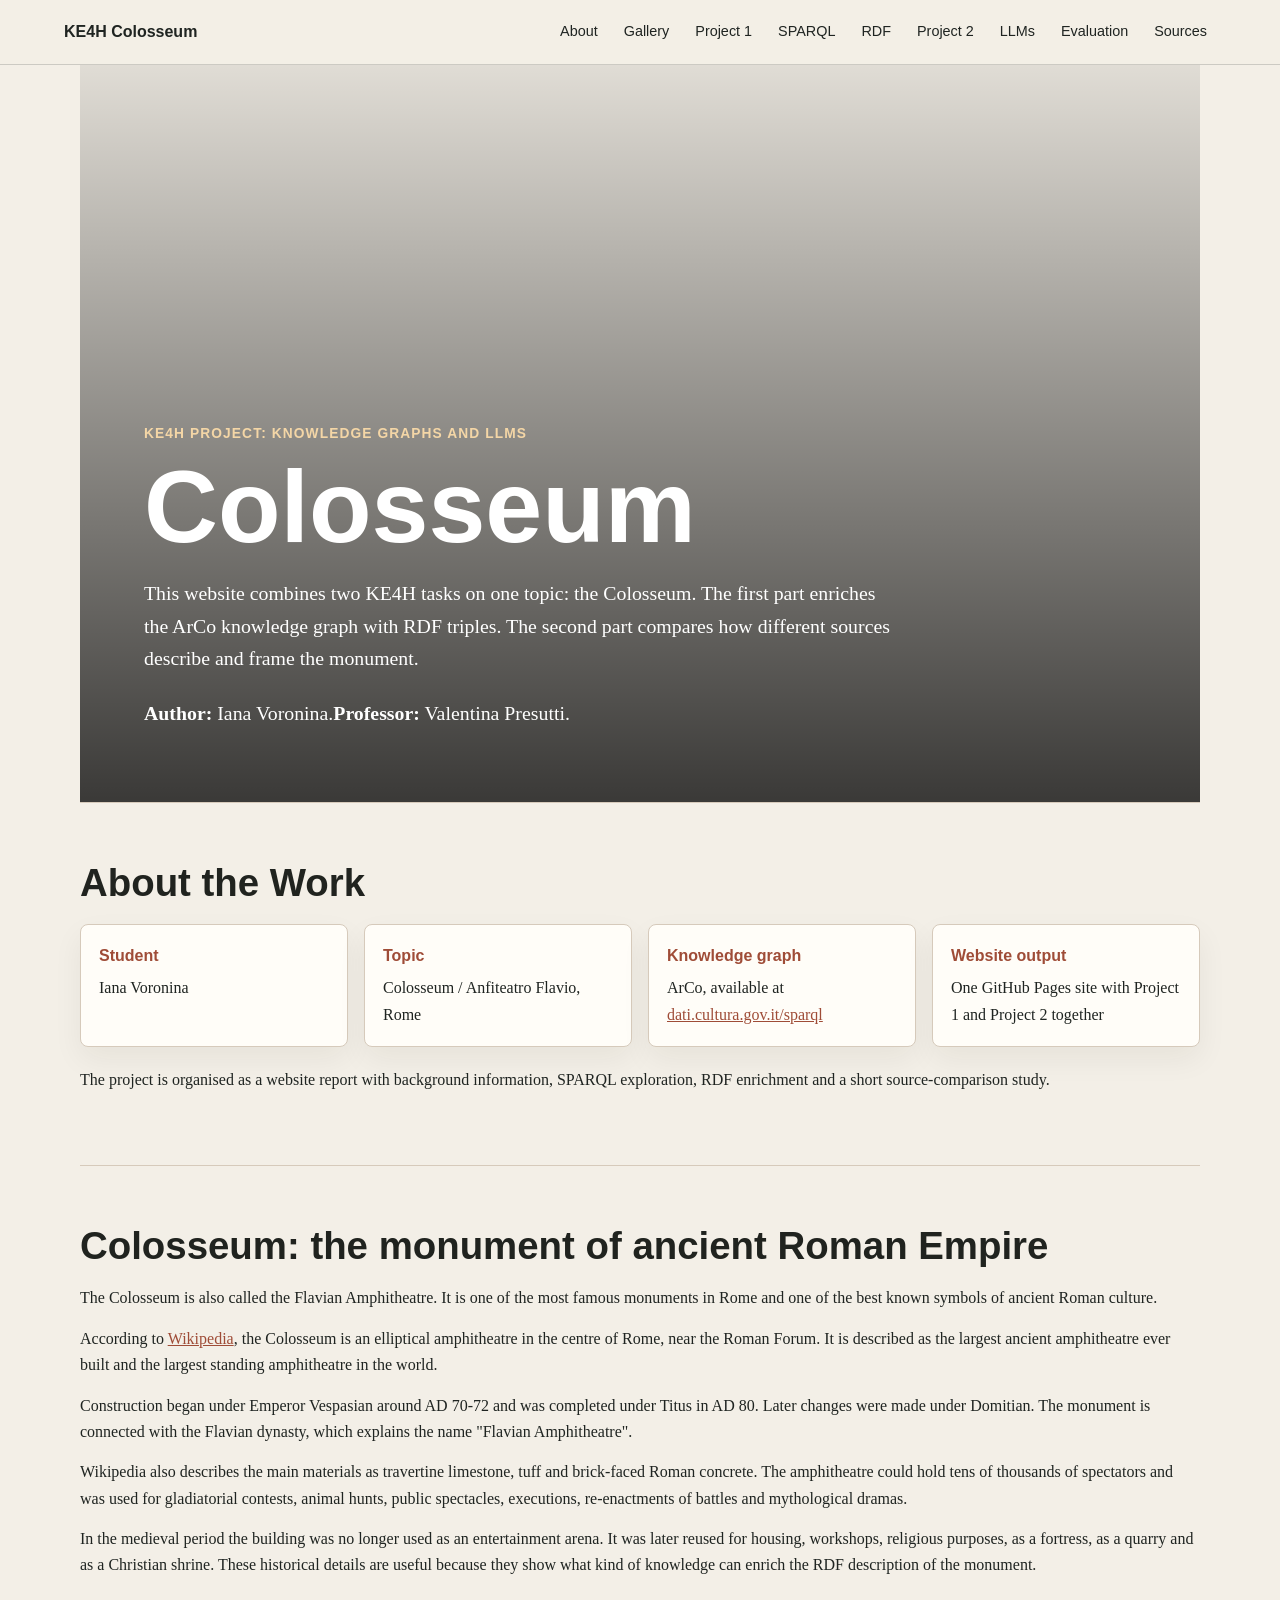
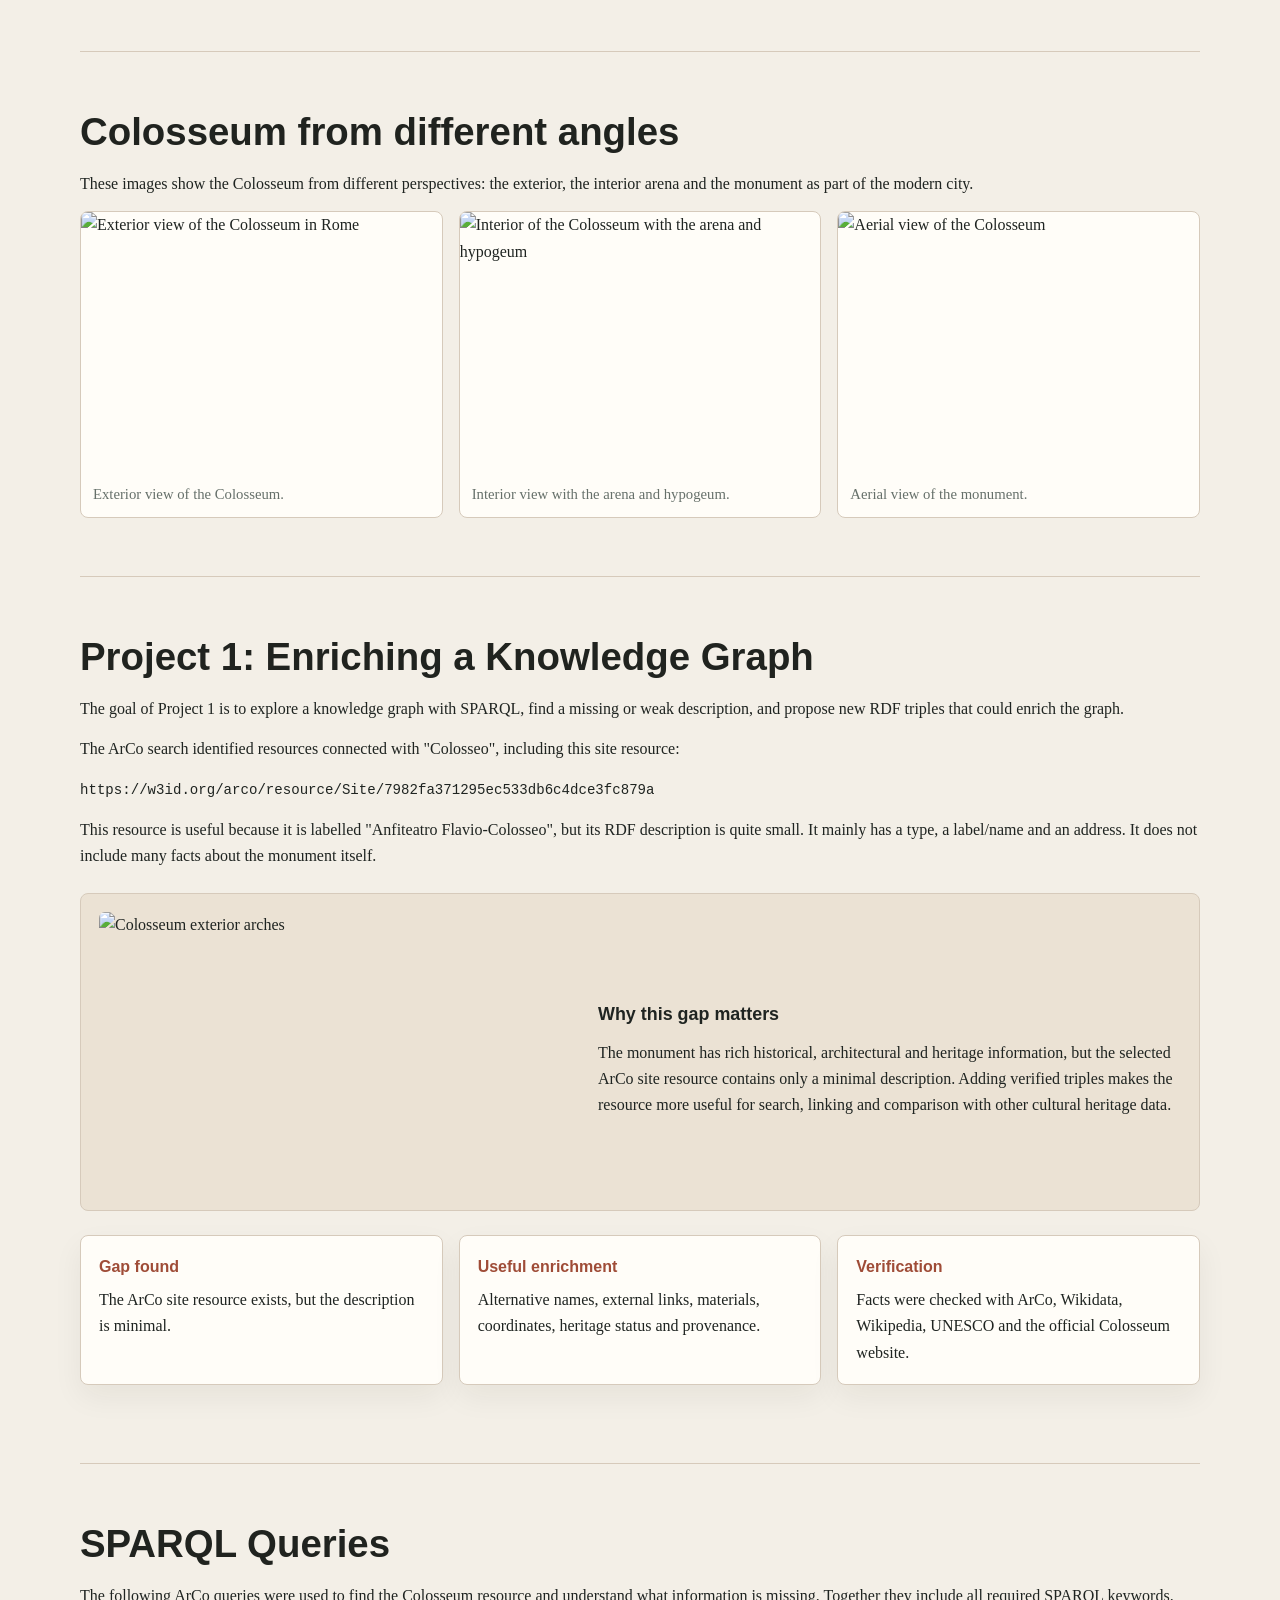
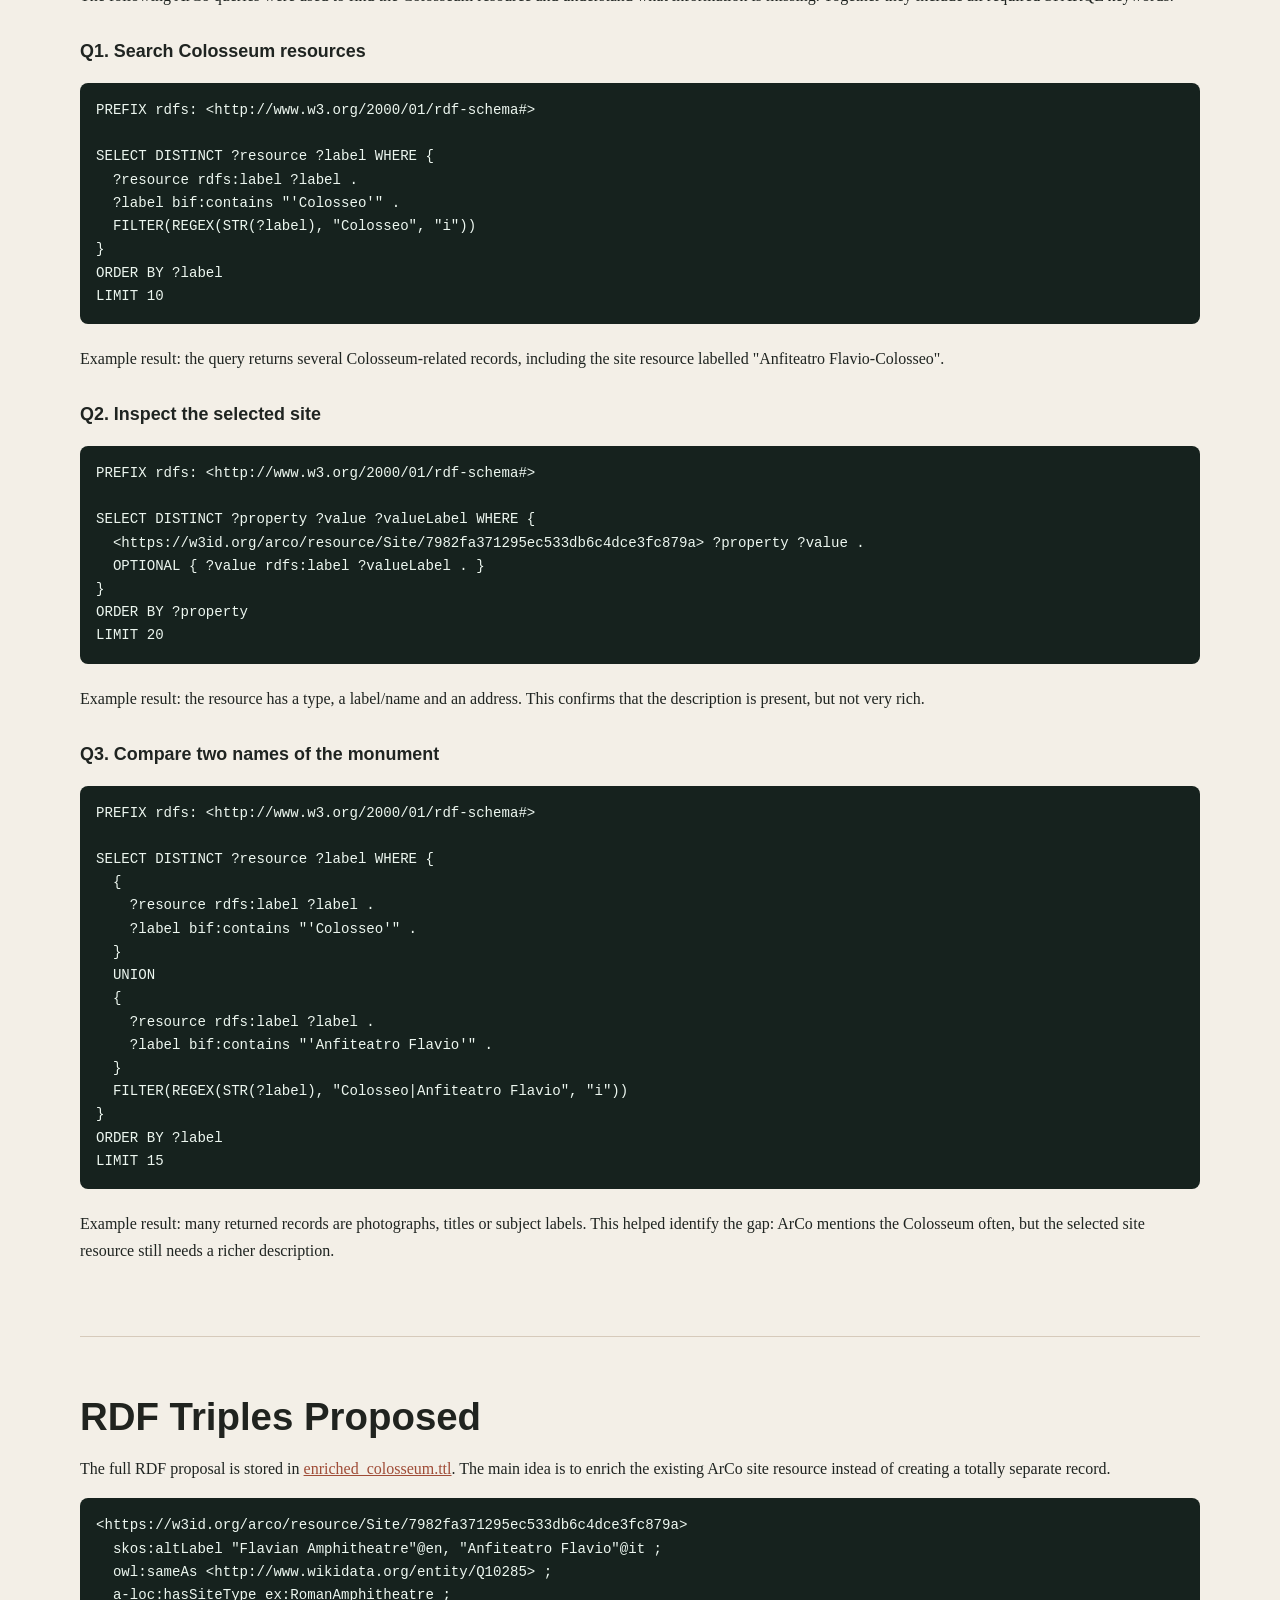
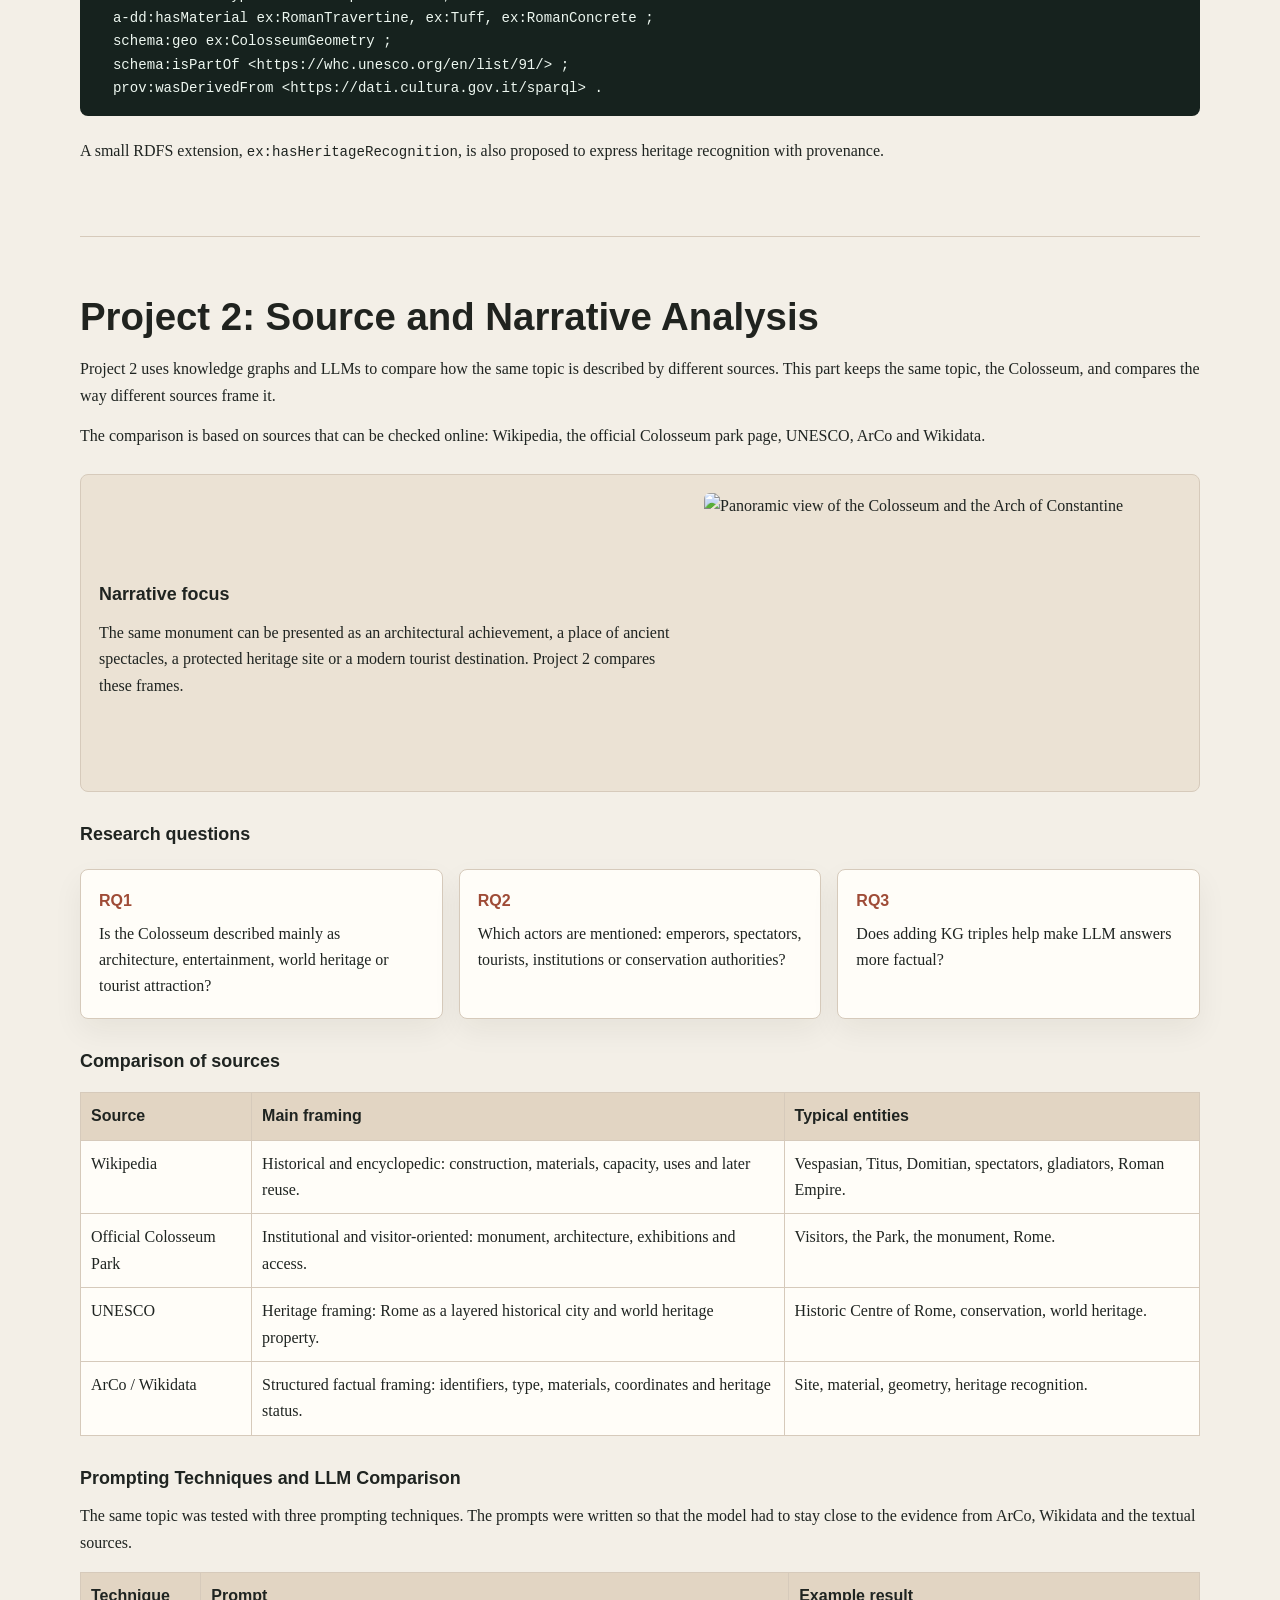
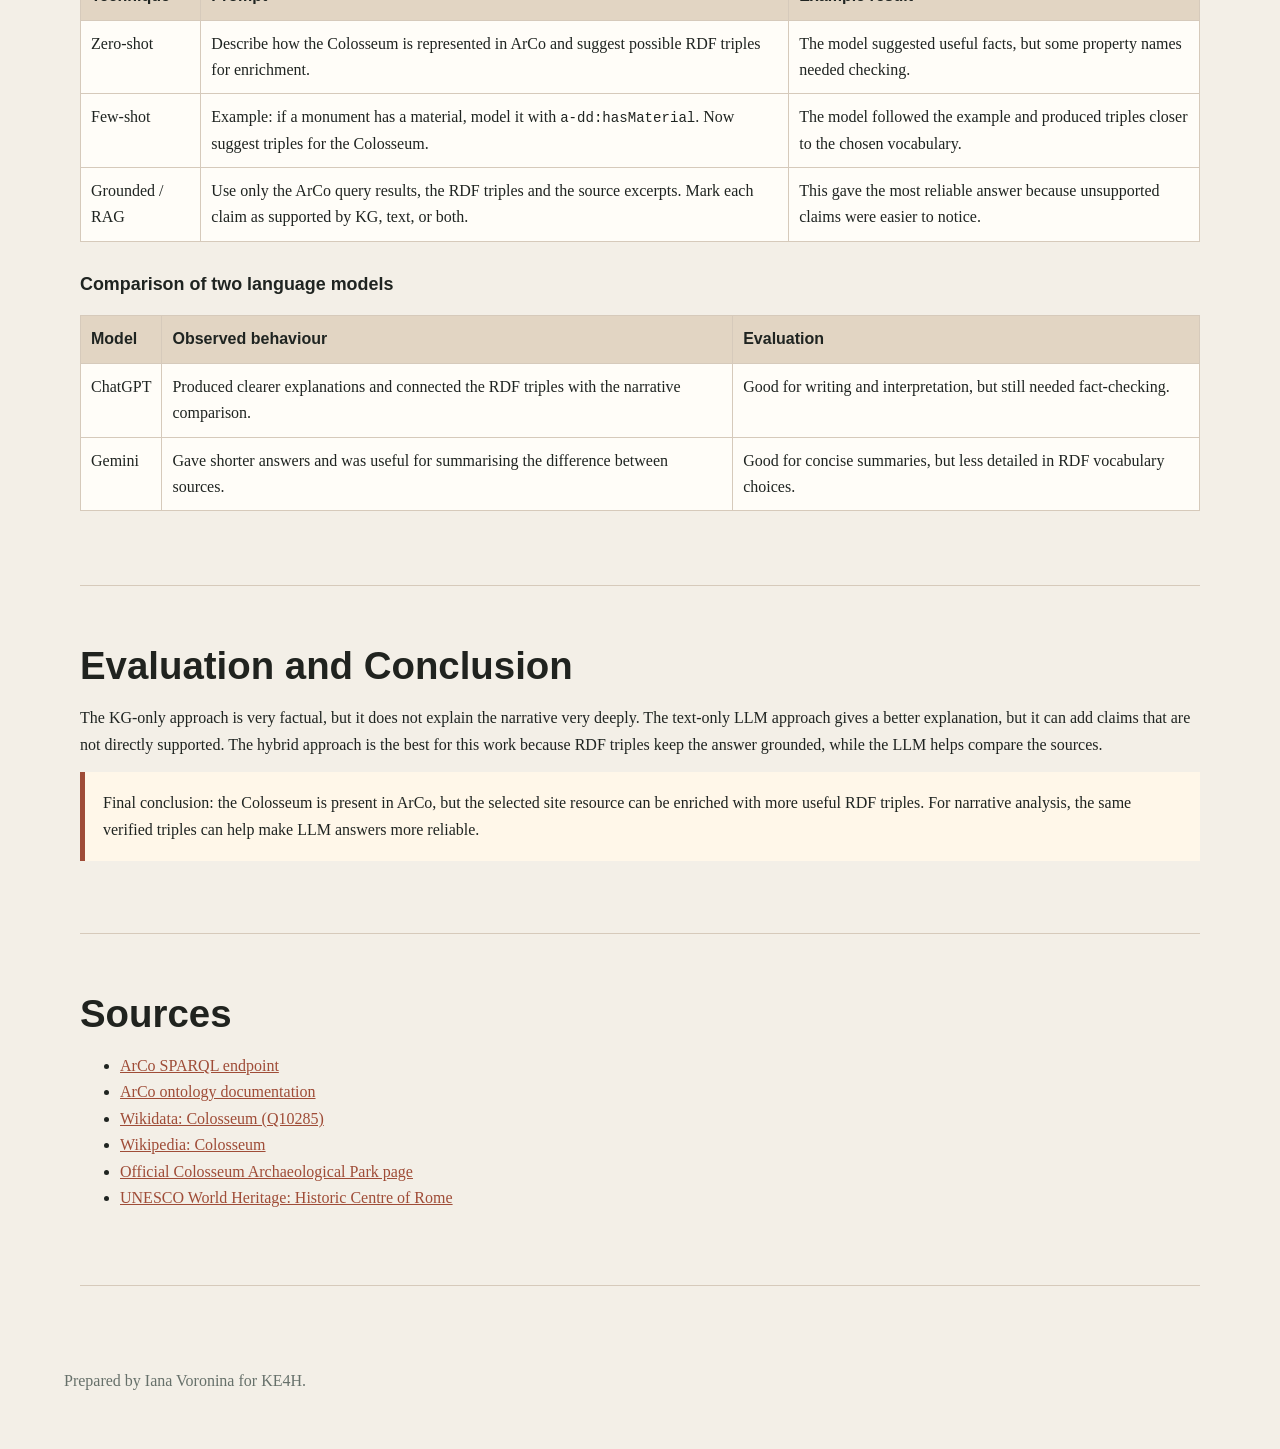
==== commit d106535d: "Add files via upload" ====
--- a/index.html
+++ b/index.html
@@ -11,7 +11,6 @@
     <div class="brand">KE4H Colosseum</div>
     <nav class="menu">
       <a href="#about">About</a>
-      <a href="#rules">Rules</a>
       <a href="#gallery">Gallery</a>
       <a href="#project1">Project 1</a>
       <a href="#sparql">SPARQL</a>
@@ -19,7 +18,6 @@
       <a href="#project2">Project 2</a>
       <a href="#llms">LLMs</a>
       <a href="#evaluation">Evaluation</a>
-      <a href="#github">GitHub</a>
       <a href="#sources">Sources</a>
     </nav>
   </header>
@@ -46,7 +44,7 @@
     </section>
 
     <section id="colosseum">
-      <h2>Selected Topic: Colosseum</h2>
+      <h2>Colosseum: the monument of ancient Roman Empire</h2>
       <p>The Colosseum is also called the Flavian Amphitheatre. It is one of the most famous monuments in Rome and one of the best known symbols of ancient Roman culture.</p>
       <p>According to <a href="https://en.wikipedia.org/wiki/Colosseum">Wikipedia</a>, the Colosseum is an elliptical amphitheatre in the centre of Rome, near the Roman Forum. It is described as the largest ancient amphitheatre ever built and the largest standing amphitheatre in the world.</p>
       <p>Construction began under Emperor Vespasian around AD 70-72 and was completed under Titus in AD 80. Later changes were made under Domitian. The monument is connected with the Flavian dynasty, which explains the name "Flavian Amphitheatre".</p>
@@ -55,7 +53,7 @@
     </section>
 
     <section id="gallery">
-      <h2>Visual Context</h2>
+      <h2>Colosseum from different angles</h2>
       <p>These images show the Colosseum from different perspectives: the exterior, the interior arena and the monument as part of the modern city.</p>
       <div class="photo-grid">
         <figure>
@@ -217,17 +215,6 @@
       <p class="callout">Final conclusion: the Colosseum is present in ArCo, but the selected site resource can be enriched with more useful RDF triples. For narrative analysis, the same verified triples can help make LLM answers more reliable.</p>
     </section>
 
-    <section id="github">
-      <h2>GitHub Pages Files</h2>
-      <p>The final website files are ready for GitHub Pages. They should be uploaded to the root of a public GitHub repository.</p>
-      <ul>
-        <li><code>index.html</code> - combined website for Project 1 and Project 2</li>
-        <li><code>styles.css</code> - visual style</li>
-        <li><code>enriched_colosseum.ttl</code> - RDF triples</li>
-        <li><code>README.md</code> - short repository description</li>
-      </ul>
-      <p>After uploading, GitHub Pages can be enabled in <code>Settings -> Pages -> Deploy from a branch -> main -> /root</code>.</p>
-    </section>
 
     <section id="sources">
       <h2>Sources</h2>
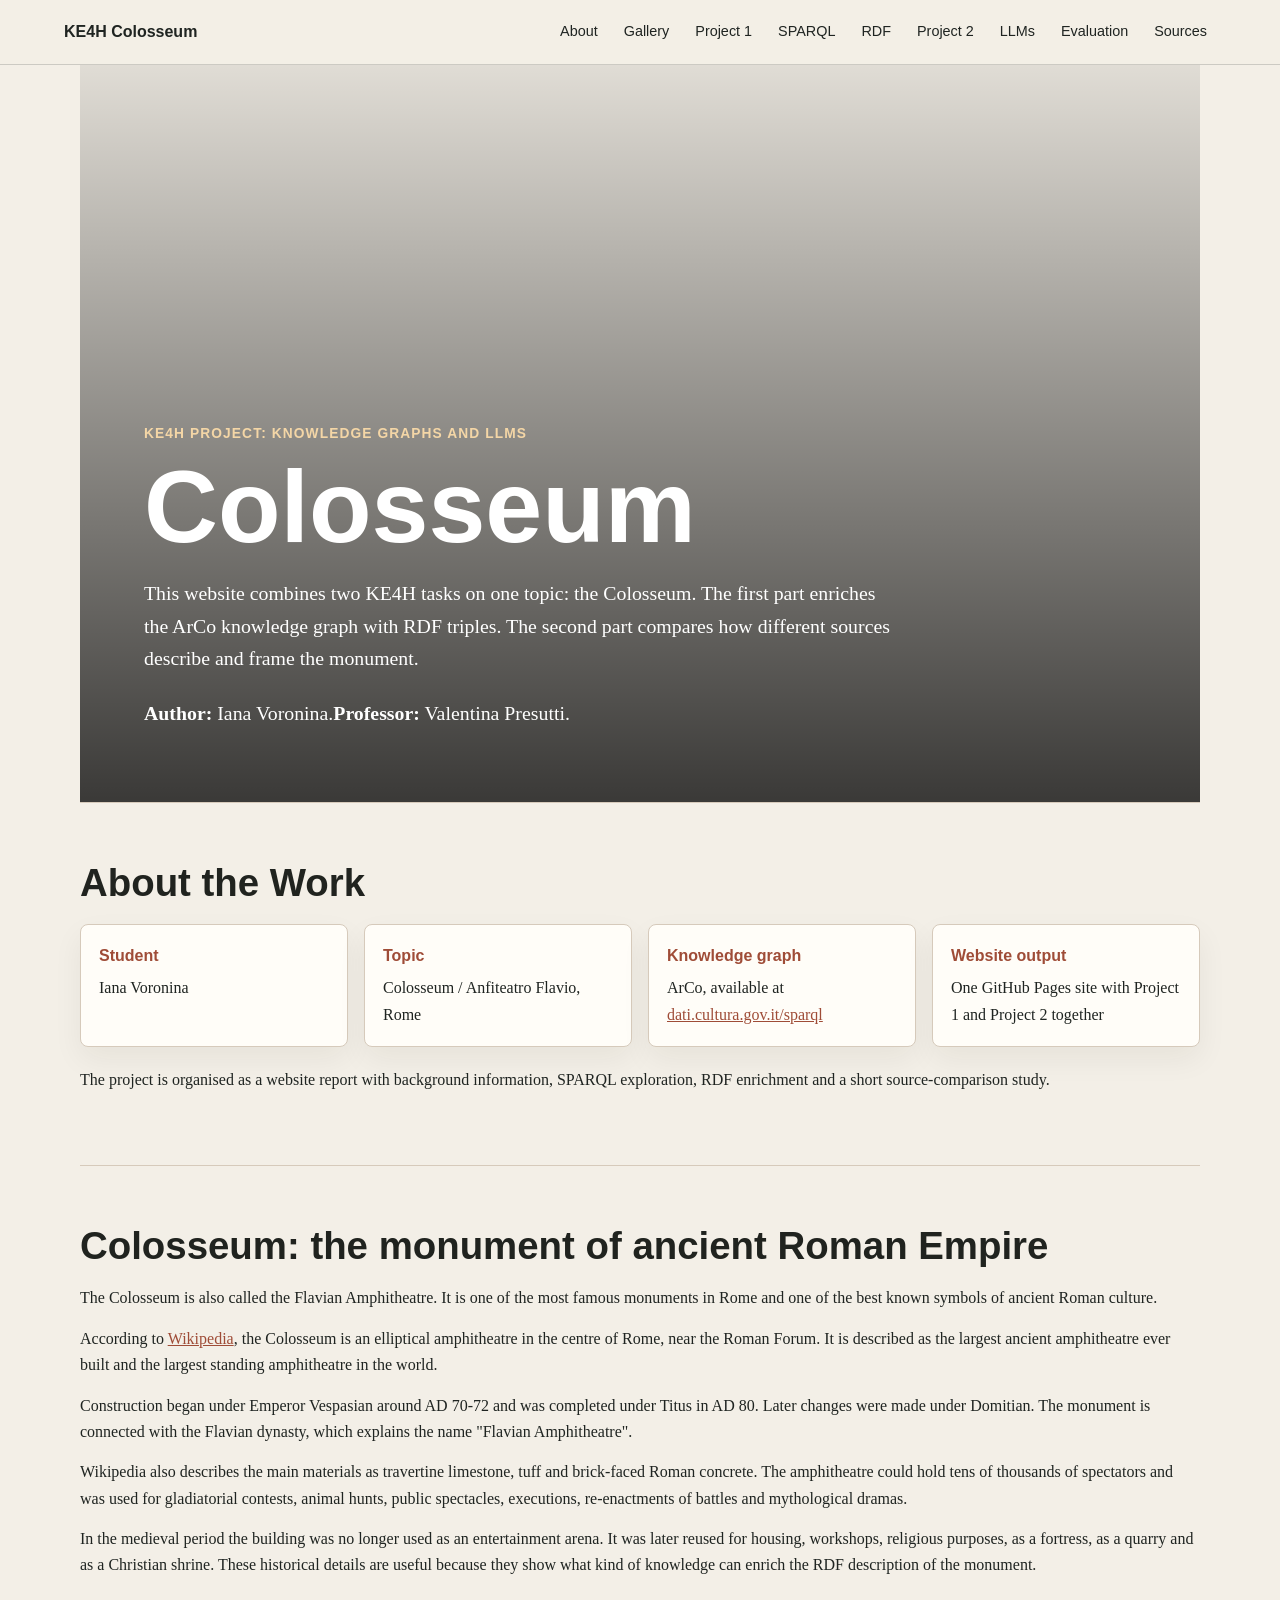
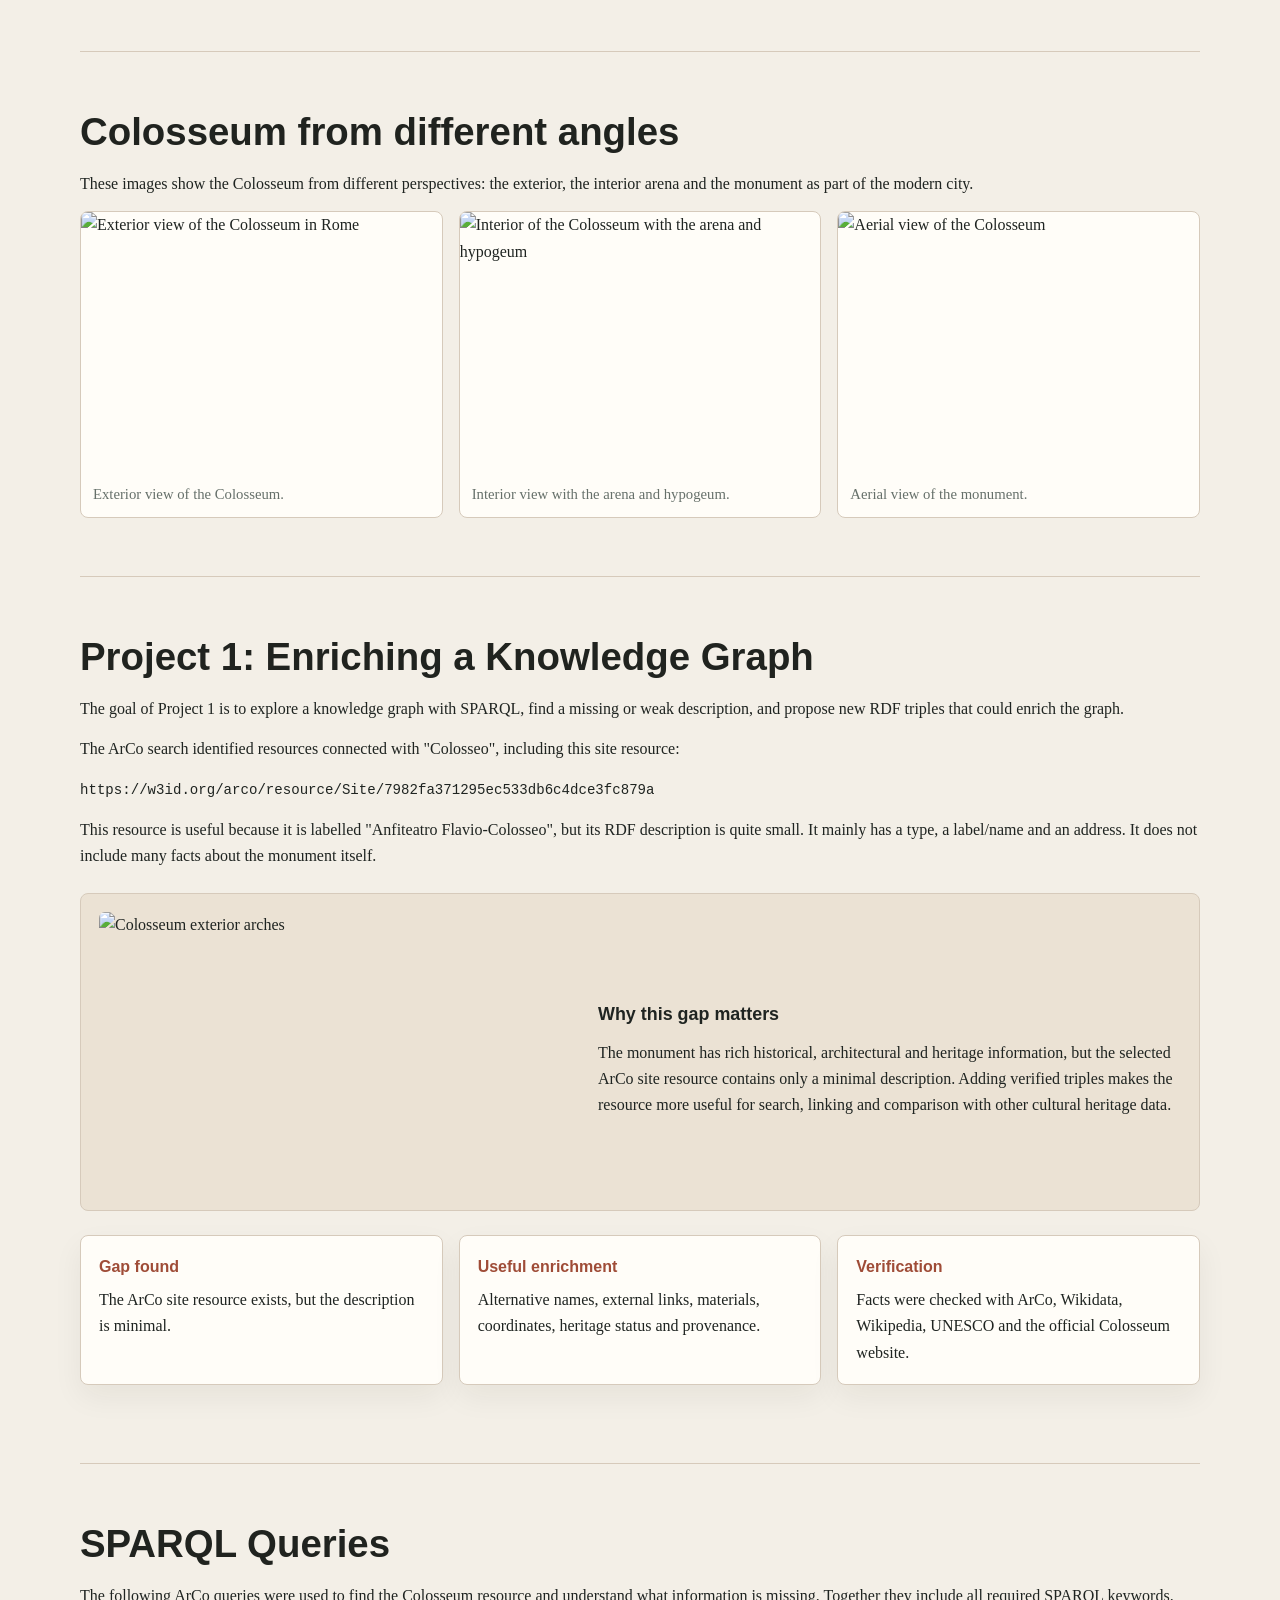
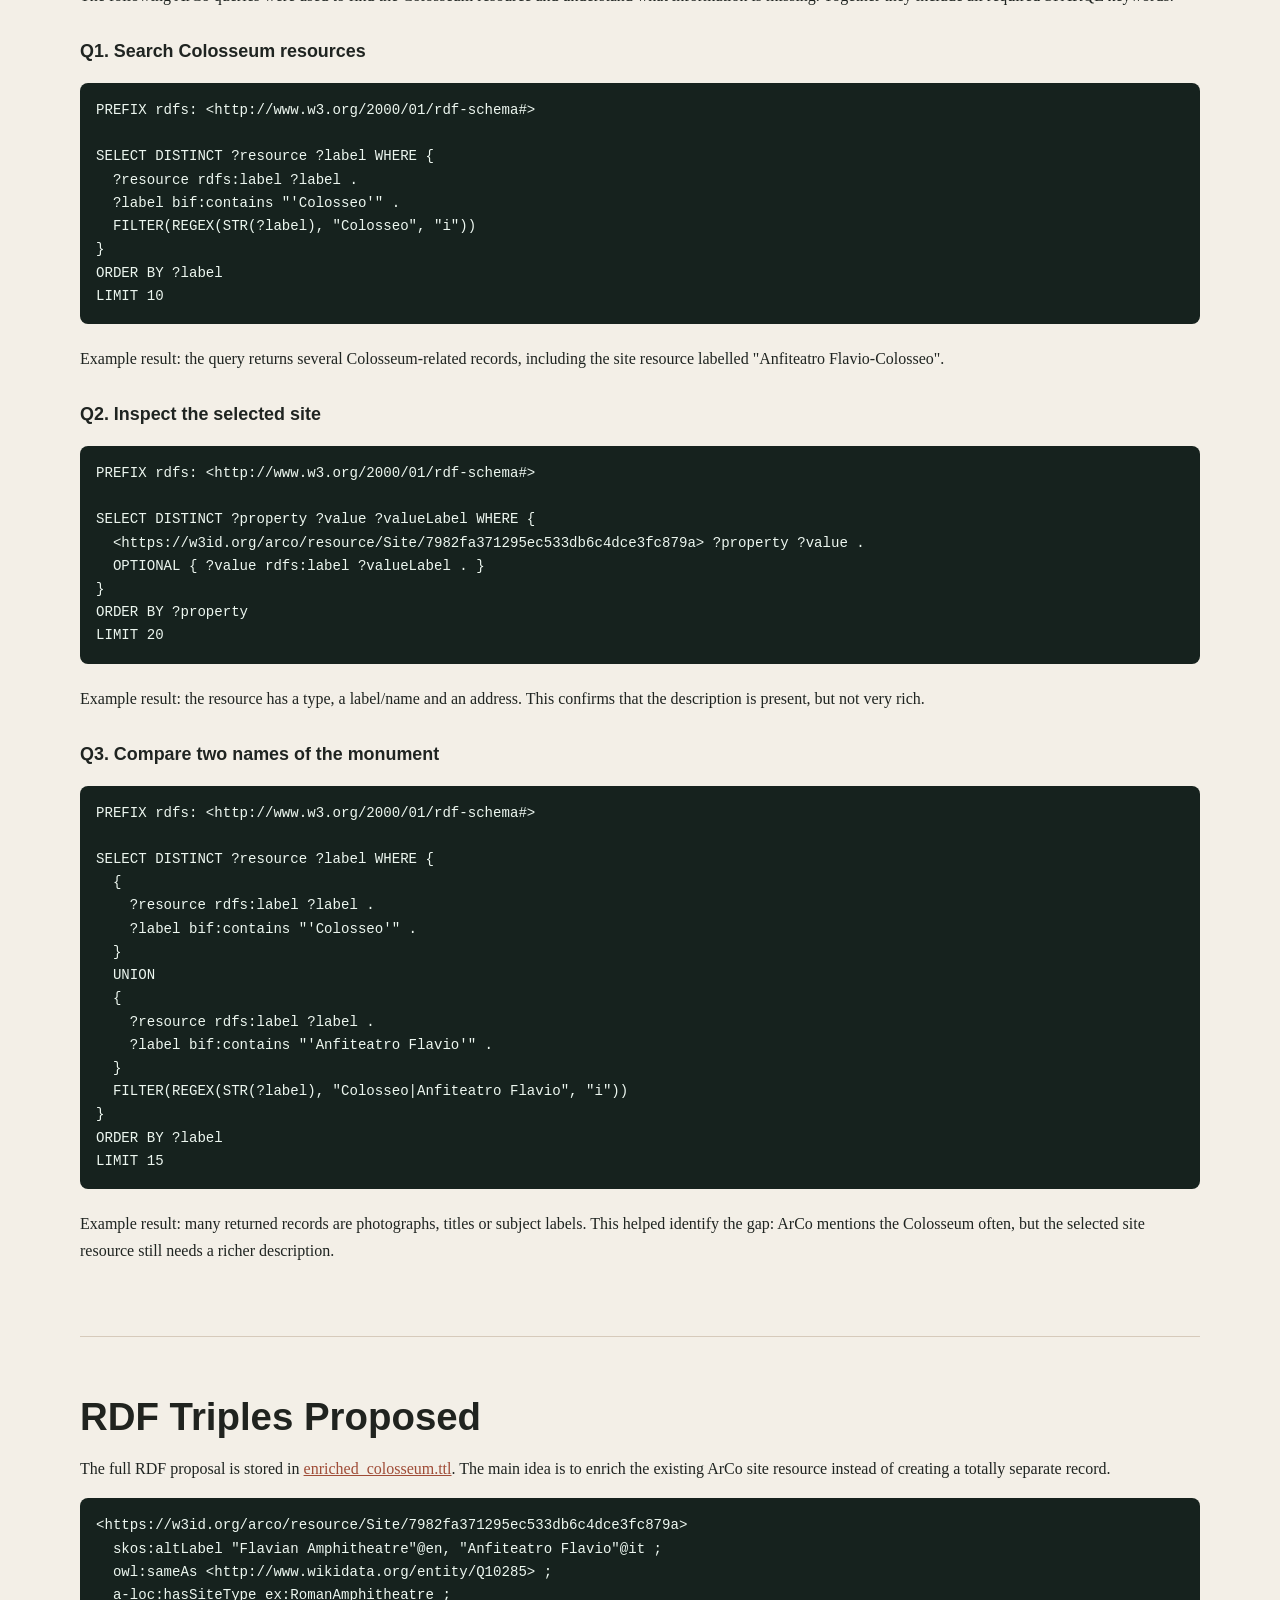
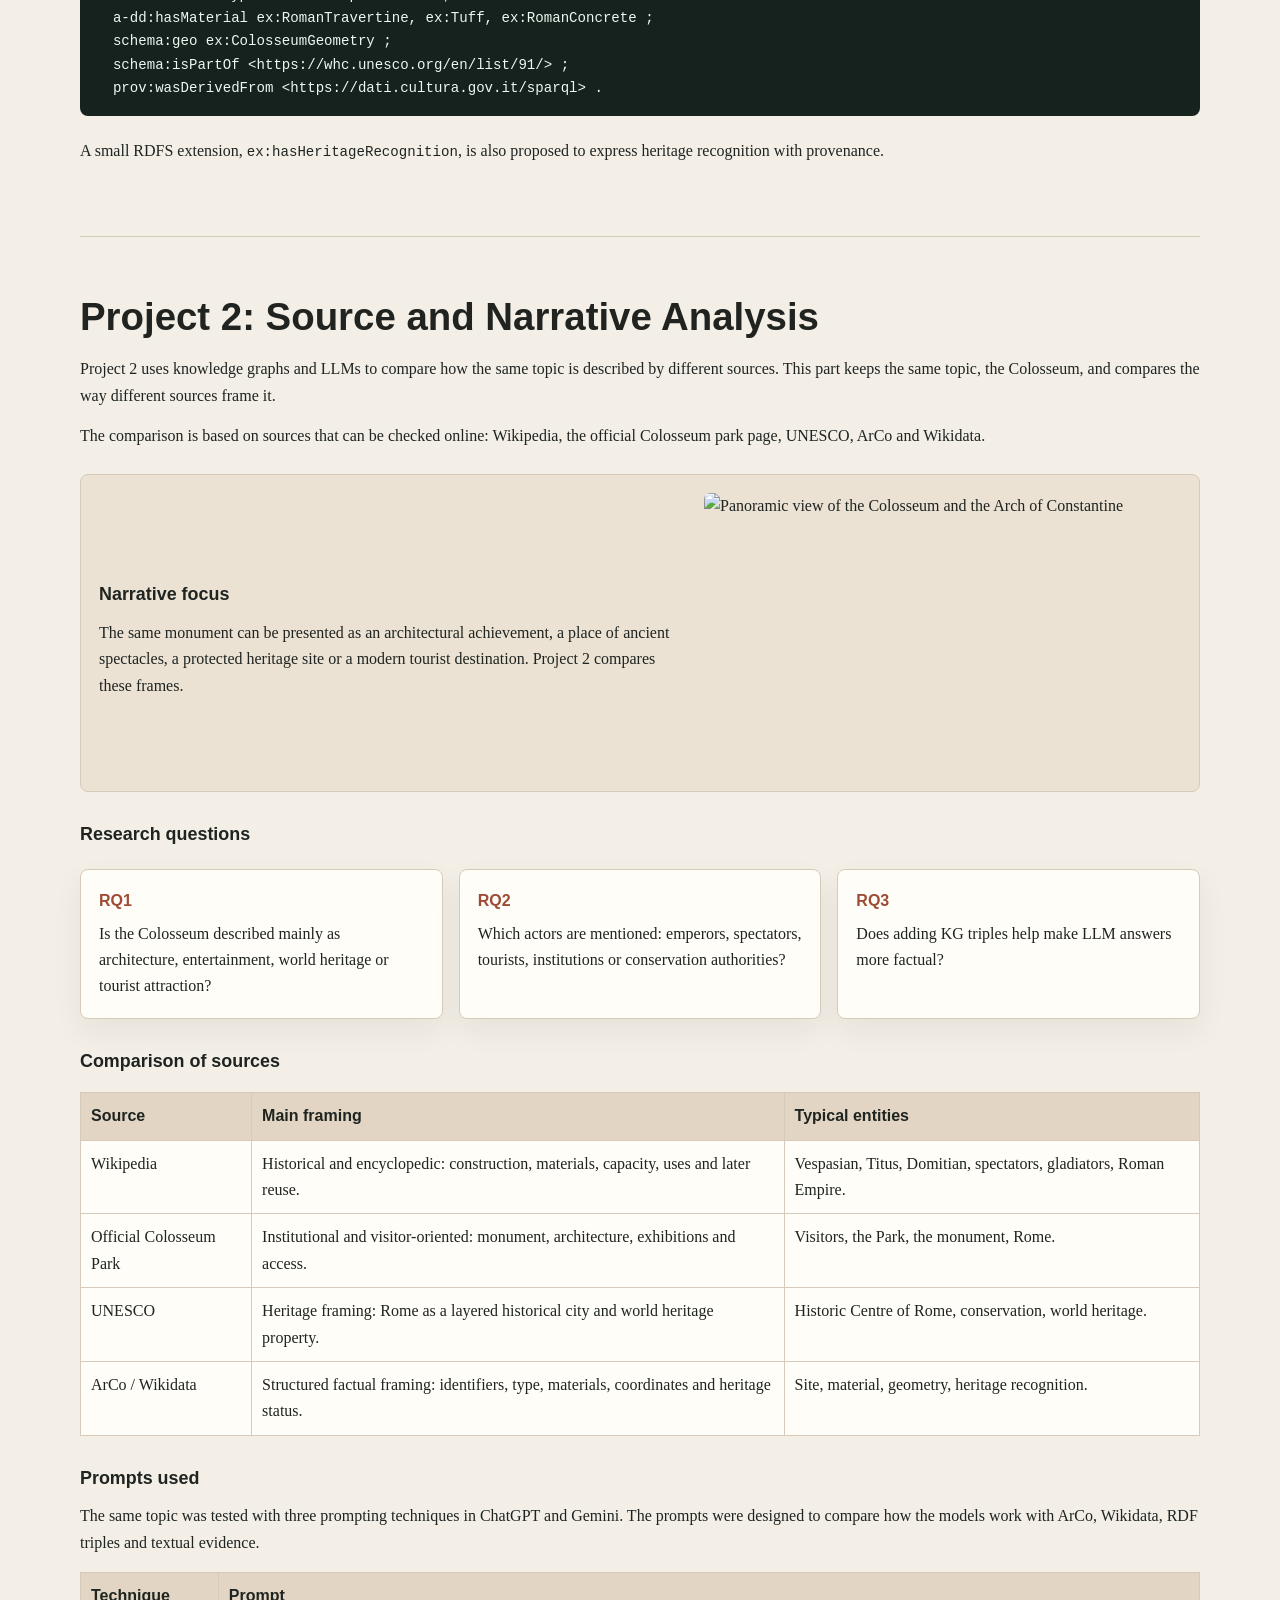
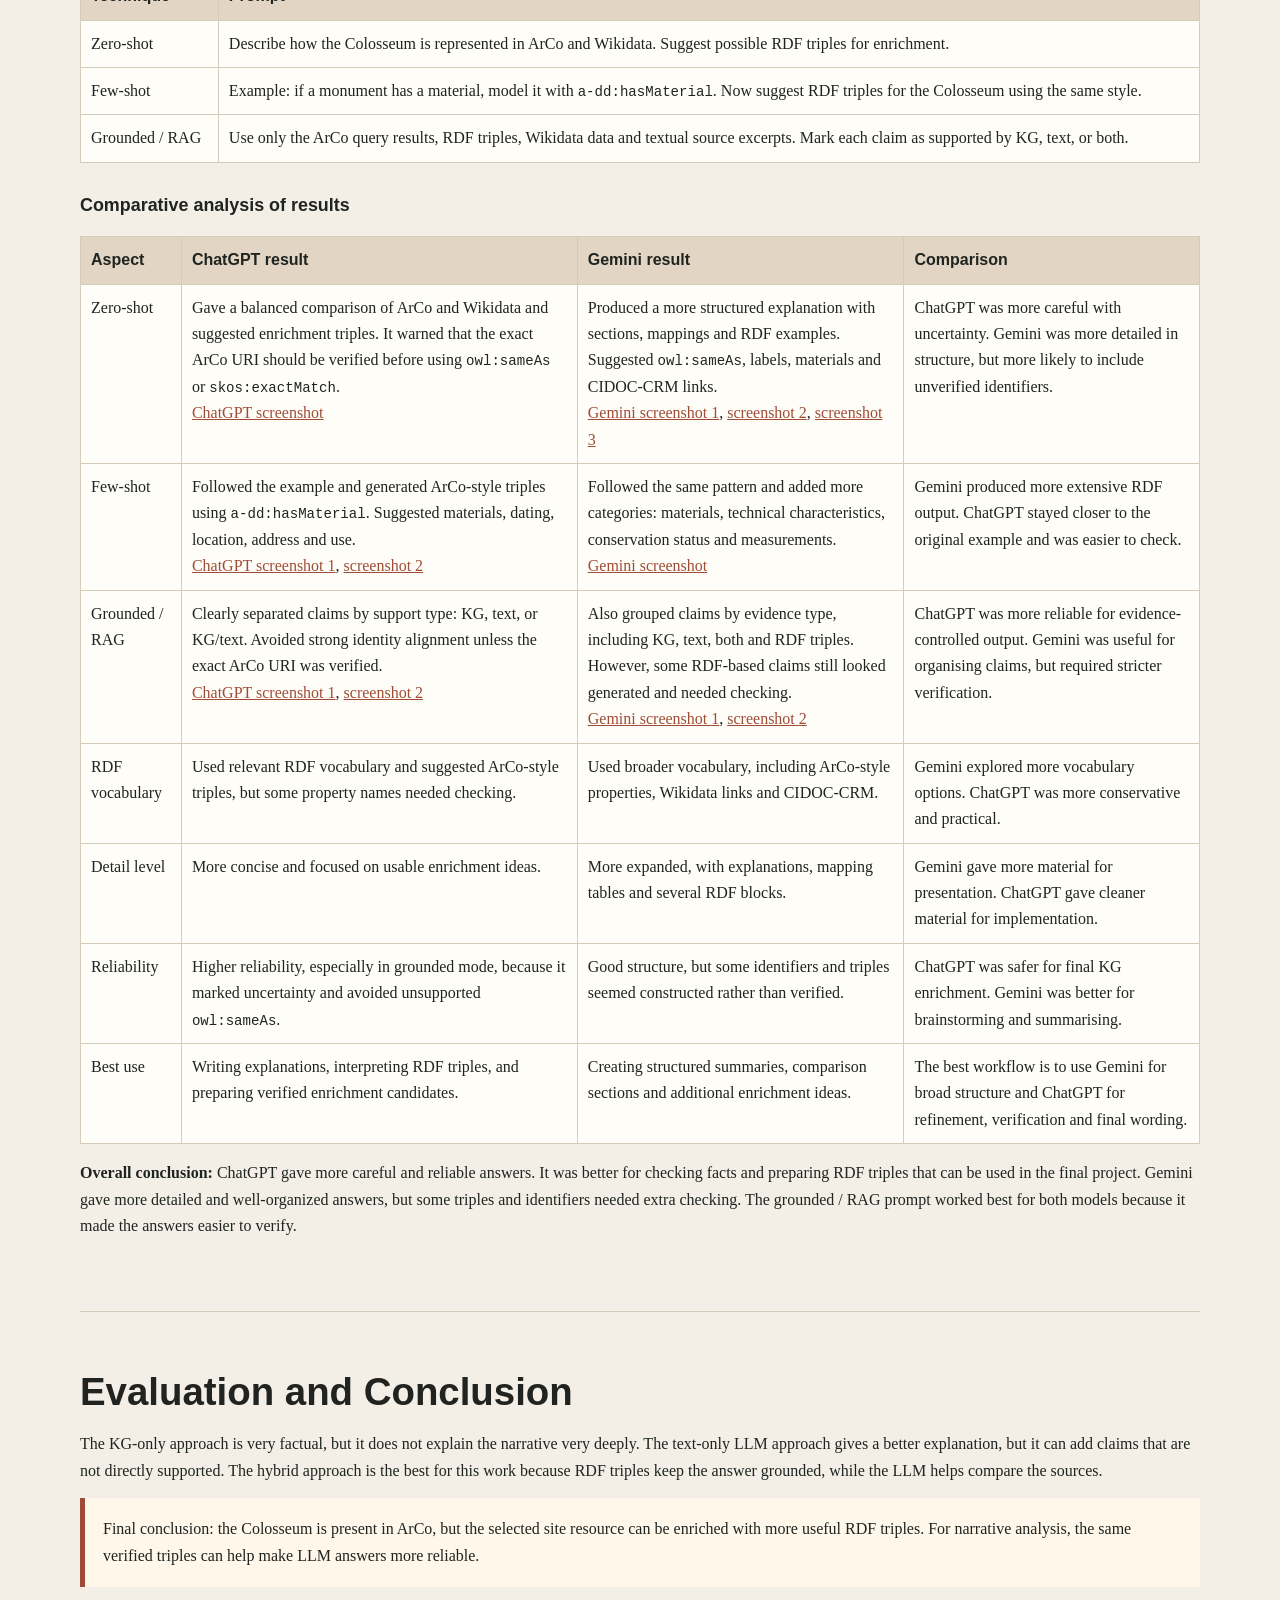
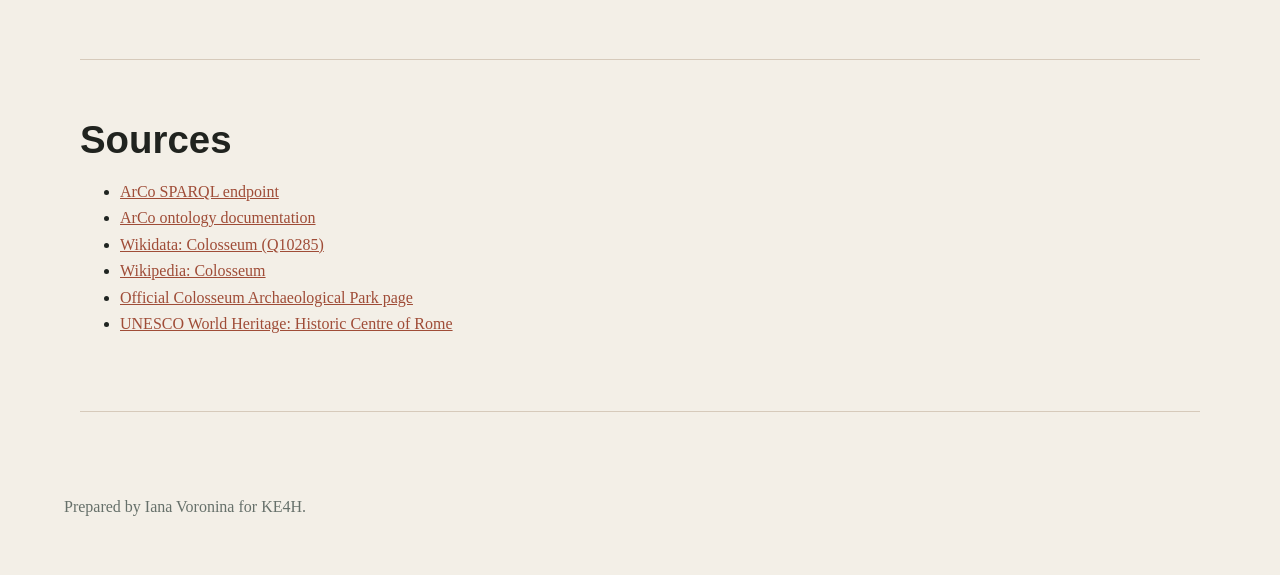
==== commit 8eceef22: "Add files via upload" ====
--- a/index.html
+++ b/index.html
@@ -184,29 +184,50 @@
         </tbody>
       </table>
 
-      <h3 id="llms">Prompting Techniques and LLM Comparison</h3>
-      <p>The same topic was tested with three prompting techniques. The prompts were written so that the model had to stay close to the evidence from ArCo, Wikidata and the textual sources.</p>
+      <h3 id="llms">Prompts used</h3>
+      <p>The same topic was tested with three prompting techniques in ChatGPT and Gemini. The prompts were designed to compare how the models work with ArCo, Wikidata, RDF triples and textual evidence.</p>
       <table>
         <thead>
-          <tr><th>Technique</th><th>Prompt</th><th>Example result</th></tr>
+          <tr><th>Technique</th><th>Prompt</th></tr>
         </thead>
         <tbody>
-          <tr><td>Zero-shot</td><td>Describe how the Colosseum is represented in ArCo and suggest possible RDF triples for enrichment.</td><td>The model suggested useful facts, but some property names needed checking.</td></tr>
-          <tr><td>Few-shot</td><td>Example: if a monument has a material, model it with <code>a-dd:hasMaterial</code>. Now suggest triples for the Colosseum.</td><td>The model followed the example and produced triples closer to the chosen vocabulary.</td></tr>
-          <tr><td>Grounded / RAG</td><td>Use only the ArCo query results, the RDF triples and the source excerpts. Mark each claim as supported by KG, text, or both.</td><td>This gave the most reliable answer because unsupported claims were easier to notice.</td></tr>
+          <tr><td>Zero-shot</td><td>Describe how the Colosseum is represented in ArCo and Wikidata. Suggest possible RDF triples for enrichment.</td></tr>
+          <tr><td>Few-shot</td><td>Example: if a monument has a material, model it with <code>a-dd:hasMaterial</code>. Now suggest RDF triples for the Colosseum using the same style.</td></tr>
+          <tr><td>Grounded / RAG</td><td>Use only the ArCo query results, RDF triples, Wikidata data and textual source excerpts. Mark each claim as supported by KG, text, or both.</td></tr>
         </tbody>
       </table>
 
-      <h3>Comparison of two language models</h3>
+      <h3>Comparative analysis of results</h3>
       <table>
         <thead>
-          <tr><th>Model</th><th>Observed behaviour</th><th>Evaluation</th></tr>
+          <tr><th>Aspect</th><th>ChatGPT result</th><th>Gemini result</th><th>Comparison</th></tr>
         </thead>
         <tbody>
-          <tr><td>ChatGPT</td><td>Produced clearer explanations and connected the RDF triples with the narrative comparison.</td><td>Good for writing and interpretation, but still needed fact-checking.</td></tr>
-          <tr><td>Gemini</td><td>Gave shorter answers and was useful for summarising the difference between sources.</td><td>Good for concise summaries, but less detailed in RDF vocabulary choices.</td></tr>
+          <tr>
+            <td>Zero-shot</td>
+            <td>Gave a balanced comparison of ArCo and Wikidata and suggested enrichment triples. It warned that the exact ArCo URI should be verified before using <code>owl:sameAs</code> or <code>skos:exactMatch</code>.<br><a href="llm-screenshots/chatgpt-zero-shot.png" target="_blank">ChatGPT screenshot</a></td>
+            <td>Produced a more structured explanation with sections, mappings and RDF examples. Suggested <code>owl:sameAs</code>, labels, materials and CIDOC-CRM links.<br><a href="llm-screenshots/gemini-zero-shot-1.png" target="_blank">Gemini screenshot 1</a>, <a href="llm-screenshots/gemini-zero-shot-2.png" target="_blank">screenshot 2</a>, <a href="llm-screenshots/gemini-zero-shot-3.png" target="_blank">screenshot 3</a></td>
+            <td>ChatGPT was more careful with uncertainty. Gemini was more detailed in structure, but more likely to include unverified identifiers.</td>
+          </tr>
+          <tr>
+            <td>Few-shot</td>
+            <td>Followed the example and generated ArCo-style triples using <code>a-dd:hasMaterial</code>. Suggested materials, dating, location, address and use.<br><a href="llm-screenshots/chatgpt-few-shot-1.png" target="_blank">ChatGPT screenshot 1</a>, <a href="llm-screenshots/chatgpt-few-shot-2.png" target="_blank">screenshot 2</a></td>
+            <td>Followed the same pattern and added more categories: materials, technical characteristics, conservation status and measurements.<br><a href="llm-screenshots/gemini-few-shot.png" target="_blank">Gemini screenshot</a></td>
+            <td>Gemini produced more extensive RDF output. ChatGPT stayed closer to the original example and was easier to check.</td>
+          </tr>
+          <tr>
+            <td>Grounded / RAG</td>
+            <td>Clearly separated claims by support type: KG, text, or KG/text. Avoided strong identity alignment unless the exact ArCo URI was verified.<br><a href="llm-screenshots/chatgpt-grounded-1.png" target="_blank">ChatGPT screenshot 1</a>, <a href="llm-screenshots/chatgpt-grounded-2.png" target="_blank">screenshot 2</a></td>
+            <td>Also grouped claims by evidence type, including KG, text, both and RDF triples. However, some RDF-based claims still looked generated and needed checking.<br><a href="llm-screenshots/gemini-grounded-1.png" target="_blank">Gemini screenshot 1</a>, <a href="llm-screenshots/gemini-grounded-2.png" target="_blank">screenshot 2</a></td>
+            <td>ChatGPT was more reliable for evidence-controlled output. Gemini was useful for organising claims, but required stricter verification.</td>
+          </tr>
+          <tr><td>RDF vocabulary</td><td>Used relevant RDF vocabulary and suggested ArCo-style triples, but some property names needed checking.</td><td>Used broader vocabulary, including ArCo-style properties, Wikidata links and CIDOC-CRM.</td><td>Gemini explored more vocabulary options. ChatGPT was more conservative and practical.</td></tr>
+          <tr><td>Detail level</td><td>More concise and focused on usable enrichment ideas.</td><td>More expanded, with explanations, mapping tables and several RDF blocks.</td><td>Gemini gave more material for presentation. ChatGPT gave cleaner material for implementation.</td></tr>
+          <tr><td>Reliability</td><td>Higher reliability, especially in grounded mode, because it marked uncertainty and avoided unsupported <code>owl:sameAs</code>.</td><td>Good structure, but some identifiers and triples seemed constructed rather than verified.</td><td>ChatGPT was safer for final KG enrichment. Gemini was better for brainstorming and summarising.</td></tr>
+          <tr><td>Best use</td><td>Writing explanations, interpreting RDF triples, and preparing verified enrichment candidates.</td><td>Creating structured summaries, comparison sections and additional enrichment ideas.</td><td>The best workflow is to use Gemini for broad structure and ChatGPT for refinement, verification and final wording.</td></tr>
         </tbody>
       </table>
+      <p><strong>Overall conclusion:</strong> ChatGPT gave more careful and reliable answers. It was better for checking facts and preparing RDF triples that can be used in the final project. Gemini gave more detailed and well-organized answers, but some triples and identifiers needed extra checking. The grounded / RAG prompt worked best for both models because it made the answers easier to verify.</p>
     </section>
 
     <section id="evaluation">
